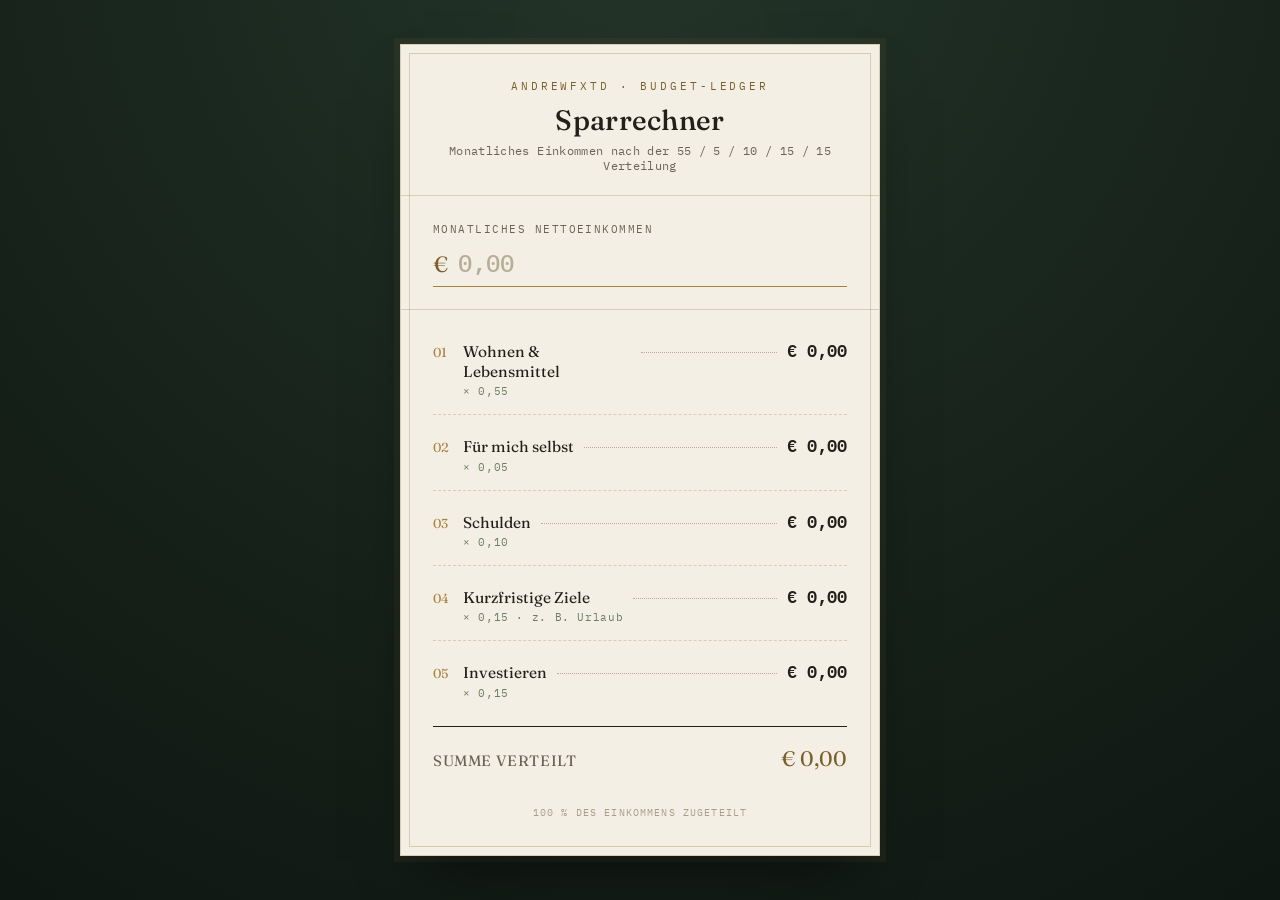
==== index.html @ 273e12eb "Add files via upload" ====
<!DOCTYPE html>
<html lang="de">
<head>
<meta charset="UTF-8">
<meta name="viewport" content="width=device-width, initial-scale=1.0">
<title>AndrewFXTD — Sparrechner</title>
<link rel="manifest" href="manifest.json">
<meta name="theme-color" content="#17231b">
<link rel="icon" href="icon-192.png">
<link rel="apple-touch-icon" href="apple-touch-icon.png">
<meta name="apple-mobile-web-app-capable" content="yes">
<meta name="apple-mobile-web-app-status-bar-style" content="black-translucent">
<meta name="apple-mobile-web-app-title" content="Sparrechner">
<link rel="preconnect" href="https://fonts.googleapis.com">
<link href="https://fonts.googleapis.com/css2?family=Fraunces:opsz,wght@9..144,400;9..144,500;9..144,600&family=IBM+Plex+Mono:wght@400;500;600&display=swap" rel="stylesheet">
<style>
  :root{
    --bg: #17231b;
    --bg-vignette: #0f1712;
    --card: #f4efe4;
    --card-line: #d8cdb4;
    --ink: #232019;
    --ink-soft: #6b6355;
    --brass: #a9813f;
    --brass-deep: #7c5e2c;
    --sage: #6e7d5f;
    --danger: #8a3b2b;
  }
  *{ box-sizing: border-box; }
  html,body{ height:100%; }
  body{
    margin:0;
    min-height:100vh;
    background:
      radial-gradient(circle at 50% -10%, #24352a 0%, var(--bg) 55%, var(--bg-vignette) 100%);
    font-family: 'IBM Plex Mono', monospace;
    color: var(--ink);
    display:flex;
    align-items:center;
    justify-content:center;
    padding: 32px 16px;
  }

  .ledger{
    width:100%;
    max-width: 480px;
    background: var(--card);
    border: 1px solid var(--card-line);
    box-shadow: 0 30px 60px -25px rgba(0,0,0,0.6), 0 0 0 6px rgba(169,129,63,0.08);
    position: relative;
  }
  .ledger::before{
    content:"";
    position:absolute;
    inset: 8px;
    border: 1px solid rgba(169,129,63,0.35);
    pointer-events:none;
  }

  .head{
    padding: 34px 32px 22px;
    text-align:center;
    border-bottom: 1px solid var(--card-line);
  }
  .eyebrow{
    font-size: 10.5px;
    letter-spacing: 0.28em;
    text-transform: uppercase;
    color: var(--brass-deep);
    margin: 0 0 10px;
  }
  h1{
    font-family: 'Fraunces', serif;
    font-optical-sizing: auto;
    font-weight: 500;
    font-size: 28px;
    letter-spacing: 0.01em;
    margin: 0 0 6px;
    color: var(--ink);
  }
  .sub{
    font-size: 11.5px;
    color: var(--ink-soft);
    margin:0;
    letter-spacing: 0.03em;
  }

  .income-block{
    padding: 26px 32px 22px;
    border-bottom: 1px solid var(--card-line);
  }
  .income-block label{
    display:block;
    font-size: 10.5px;
    letter-spacing: 0.14em;
    text-transform: uppercase;
    color: var(--ink-soft);
    margin-bottom: 10px;
  }
  .income-input-row{
    display:flex;
    align-items:baseline;
    border-bottom: 1.5px solid var(--brass);
    padding-bottom: 6px;
  }
  .income-input-row span{
    font-family:'Fraunces', serif;
    font-size: 22px;
    color: var(--brass-deep);
    margin-right: 8px;
  }
  #income{
    flex:1;
    border:none;
    background:transparent;
    outline:none;
    font-family:'IBM Plex Mono', monospace;
    font-size: 24px;
    font-weight: 500;
    color: var(--ink);
    -moz-appearance: textfield;
  }
  #income::-webkit-outer-spin-button,
  #income::-webkit-inner-spin-button{ -webkit-appearance:none; margin:0; }
  #income::placeholder{ color: #b7ae98; }

  .rows{
    padding: 10px 32px 4px;
  }
  .row{
    display:flex;
    align-items: baseline;
    gap: 10px;
    padding: 16px 0;
    border-bottom: 1px dashed var(--card-line);
  }
  .row:last-child{ border-bottom:none; }

  .row-num{
    font-family:'Fraunces', serif;
    font-size: 13px;
    color: var(--brass);
    width: 20px;
    flex-shrink:0;
  }
  .row-label{
    flex-shrink:0;
    max-width: 168px;
  }
  .row-label .name{
    display:block;
    font-family:'Fraunces', serif;
    font-size: 15.5px;
    color: var(--ink);
    line-height:1.25;
  }
  .row-label .pct{
    display:block;
    font-size: 10.5px;
    color: var(--sage);
    letter-spacing: 0.06em;
    margin-top: 3px;
  }
  .leader{
    flex:1;
    border-bottom: 1px dotted #b7ae98;
    transform: translateY(-4px);
    min-width: 12px;
  }
  .row-amount{
    flex-shrink:0;
    font-size: 16.5px;
    font-weight: 600;
    color: var(--ink);
    white-space:nowrap;
    text-align:right;
  }

  .total{
    margin: 6px 32px 0;
    padding: 18px 0 26px;
    border-top: 1.5px solid var(--ink);
    display:flex;
    justify-content: space-between;
    align-items: baseline;
  }
  .total .name{
    font-family:'Fraunces', serif;
    font-size: 15px;
    letter-spacing: 0.04em;
    text-transform: uppercase;
    color: var(--ink-soft);
  }
  .total .amount{
    font-family:'Fraunces', serif;
    font-size: 21px;
    color: var(--brass-deep);
  }

  .foot{
    text-align:center;
    padding: 0 24px 26px;
    font-size: 9.5px;
    letter-spacing: 0.12em;
    text-transform: uppercase;
    color: #a79f8c;
  }

  @media (max-width: 400px){
    .row-label{ max-width: 128px; }
    h1{ font-size: 24px; }
  }
</style>
</head>
<body>

<div class="ledger">
  <div class="head">
    <p class="eyebrow">AndrewFXTD · Budget-Ledger</p>
    <h1>Sparrechner</h1>
    <p class="sub">Monatliches Einkommen nach der 55 / 5 / 10 / 15 / 15 Verteilung</p>
  </div>

  <div class="income-block">
    <label for="income">Monatliches Nettoeinkommen</label>
    <div class="income-input-row">
      <span>€</span>
      <input type="number" id="income" placeholder="0,00" min="0" step="0.01" inputmode="decimal">
    </div>
  </div>

  <div class="rows">
    <div class="row">
      <span class="row-num">01</span>
      <span class="row-label">
        <span class="name">Wohnen &amp; Lebensmittel</span>
        <span class="pct">× 0,55</span>
      </span>
      <span class="leader"></span>
      <span class="row-amount" data-factor="0.55">€ 0,00</span>
    </div>
    <div class="row">
      <span class="row-num">02</span>
      <span class="row-label">
        <span class="name">Für mich selbst</span>
        <span class="pct">× 0,05</span>
      </span>
      <span class="leader"></span>
      <span class="row-amount" data-factor="0.05">€ 0,00</span>
    </div>
    <div class="row">
      <span class="row-num">03</span>
      <span class="row-label">
        <span class="name">Schulden</span>
        <span class="pct">× 0,10</span>
      </span>
      <span class="leader"></span>
      <span class="row-amount" data-factor="0.10">€ 0,00</span>
    </div>
    <div class="row">
      <span class="row-num">04</span>
      <span class="row-label">
        <span class="name">Kurzfristige Ziele</span>
        <span class="pct">× 0,15 · z. B. Urlaub</span>
      </span>
      <span class="leader"></span>
      <span class="row-amount" data-factor="0.15">€ 0,00</span>
    </div>
    <div class="row">
      <span class="row-num">05</span>
      <span class="row-label">
        <span class="name">Investieren</span>
        <span class="pct">× 0,15</span>
      </span>
      <span class="leader"></span>
      <span class="row-amount" data-factor="0.15">€ 0,00</span>
    </div>
  </div>

  <div class="total">
    <span class="name">Summe verteilt</span>
    <span class="amount" id="total-amount">€ 0,00</span>
  </div>

  <p class="foot">100 % des Einkommens zugeteilt</p>
</div>

<script>
  const incomeInput = document.getElementById('income');
  const rowAmounts = document.querySelectorAll('.row-amount');
  const totalAmount = document.getElementById('total-amount');

  function formatEUR(value){
    return '€ ' + value.toLocaleString('de-DE', { minimumFractionDigits: 2, maximumFractionDigits: 2 });
  }

  function recalc(){
    const income = parseFloat(incomeInput.value.replace(',', '.')) || 0;
    let sum = 0;
    rowAmounts.forEach(el => {
      const factor = parseFloat(el.dataset.factor);
      const value = income * factor;
      sum += value;
      el.textContent = formatEUR(value);
    });
    totalAmount.textContent = formatEUR(sum);
  }

  incomeInput.addEventListener('input', recalc);
  recalc();

  if ('serviceWorker' in navigator) {
    window.addEventListener('load', () => {
      navigator.serviceWorker.register('sw.js').catch(() => {});
    });
  }
</script>

</body>
</html>
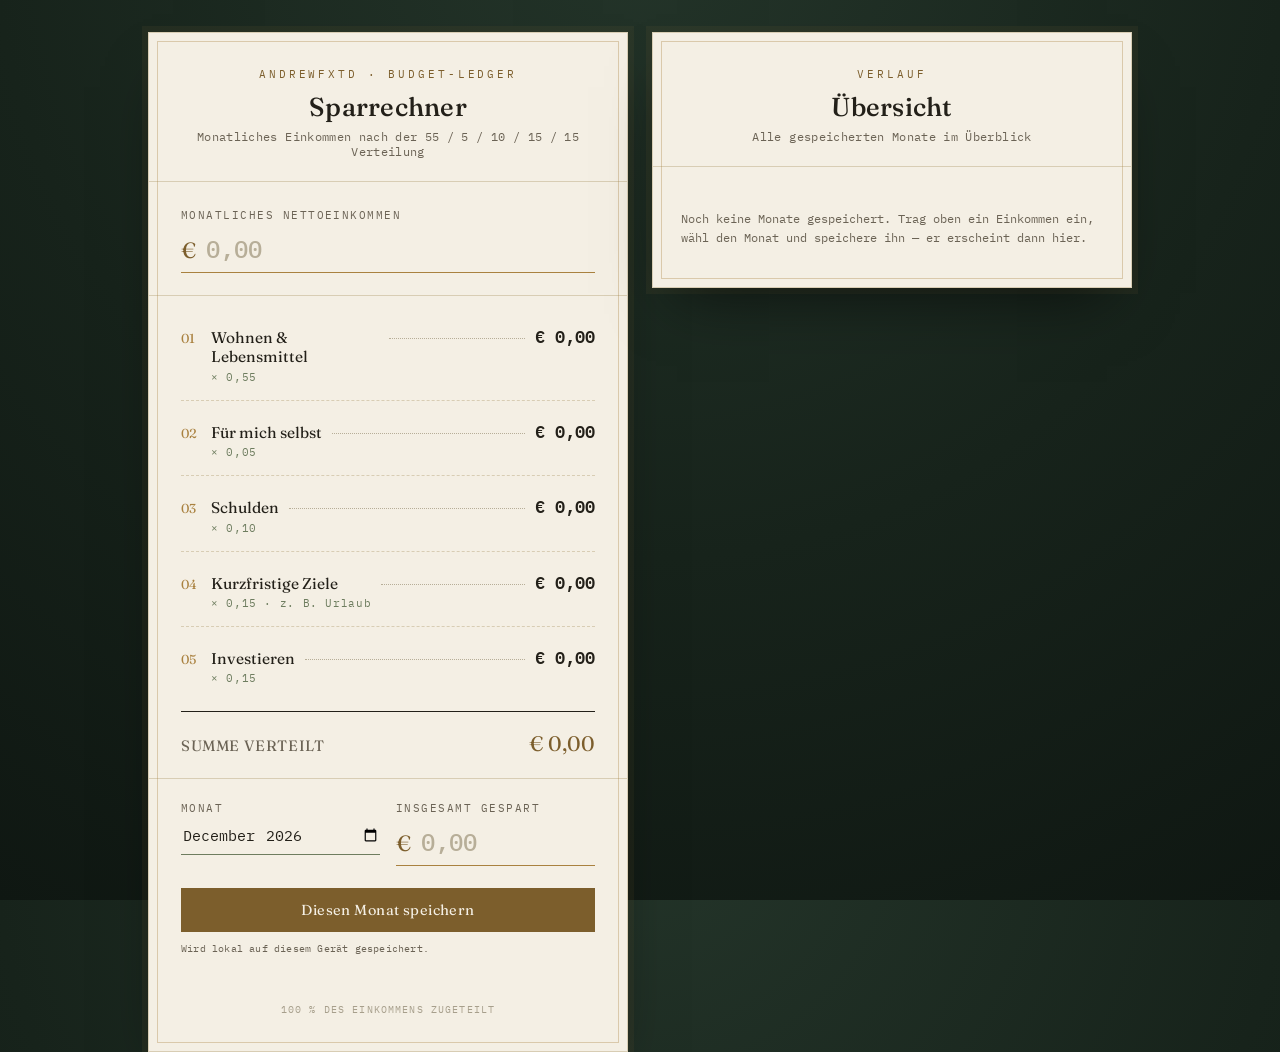
==== commit 0df03f42: "Add files via upload" ====
--- a/index.html
+++ b/index.html
@@ -35,27 +35,35 @@
       radial-gradient(circle at 50% -10%, #24352a 0%, var(--bg) 55%, var(--bg-vignette) 100%);
     font-family: 'IBM Plex Mono', monospace;
     color: var(--ink);
+    padding: 32px 16px 56px;
+  }
+
+  .app-wrap{
+    max-width: 1000px;
+    margin: 0 auto;
     display:flex;
-    align-items:center;
+    flex-wrap: wrap;
+    gap: 24px;
+    align-items:flex-start;
     justify-content:center;
-    padding: 32px 16px;
-  }
-
-  .ledger{
-    width:100%;
-    max-width: 480px;
+  }
+
+  .card{
     background: var(--card);
     border: 1px solid var(--card-line);
     box-shadow: 0 30px 60px -25px rgba(0,0,0,0.6), 0 0 0 6px rgba(169,129,63,0.08);
     position: relative;
   }
-  .ledger::before{
+  .card::before{
     content:"";
     position:absolute;
     inset: 8px;
     border: 1px solid rgba(169,129,63,0.35);
     pointer-events:none;
   }
+
+  .ledger{ width:100%; max-width: 480px; flex-shrink:0; }
+  .overview{ width:100%; max-width: 480px; flex: 1 1 420px; }
 
   .head{
     padding: 34px 32px 22px;
@@ -73,11 +81,18 @@
     font-family: 'Fraunces', serif;
     font-optical-sizing: auto;
     font-weight: 500;
-    font-size: 28px;
+    font-size: 26px;
     letter-spacing: 0.01em;
     margin: 0 0 6px;
     color: var(--ink);
   }
+  h2{
+    font-family: 'Fraunces', serif;
+    font-weight: 500;
+    font-size: 15px;
+    color: var(--ink);
+    margin: 0;
+  }
   .sub{
     font-size: 11.5px;
     color: var(--ink-soft);
@@ -89,7 +104,7 @@
     padding: 26px 32px 22px;
     border-bottom: 1px solid var(--card-line);
   }
-  .income-block label{
+  .income-block label, .field label{
     display:block;
     font-size: 10.5px;
     letter-spacing: 0.14em;
@@ -109,7 +124,7 @@
     color: var(--brass-deep);
     margin-right: 8px;
   }
-  #income{
+  #income, #actual-saved, #wd-amount{
     flex:1;
     border:none;
     background:transparent;
@@ -119,10 +134,13 @@
     font-weight: 500;
     color: var(--ink);
     -moz-appearance: textfield;
-  }
-  #income::-webkit-outer-spin-button,
-  #income::-webkit-inner-spin-button{ -webkit-appearance:none; margin:0; }
-  #income::placeholder{ color: #b7ae98; }
+    width: 100%;
+  }
+  #wd-amount{ font-size: 20px; }
+  #income::-webkit-outer-spin-button, #income::-webkit-inner-spin-button,
+  #actual-saved::-webkit-outer-spin-button, #actual-saved::-webkit-inner-spin-button,
+  #wd-amount::-webkit-outer-spin-button, #wd-amount::-webkit-inner-spin-button{ -webkit-appearance:none; margin:0; }
+  #income::placeholder, #actual-saved::placeholder, #wd-amount::placeholder{ color: #b7ae98; }
 
   .rows{
     padding: 10px 32px 4px;
@@ -178,7 +196,7 @@
 
   .total{
     margin: 6px 32px 0;
-    padding: 18px 0 26px;
+    padding: 18px 0 22px;
     border-top: 1.5px solid var(--ink);
     display:flex;
     justify-content: space-between;
@@ -195,6 +213,49 @@
     font-family:'Fraunces', serif;
     font-size: 21px;
     color: var(--brass-deep);
+  }
+
+  .save-block{
+    padding: 22px 32px 28px;
+    border-top: 1px solid var(--card-line);
+    display:grid;
+    grid-template-columns: 1fr 1fr;
+    gap: 18px 16px;
+  }
+  .field{ min-width:0; }
+  .field.small select, .field.small .income-input-row{ border-bottom: 1.5px solid var(--sage); padding-bottom: 5px; }
+  #month, #wd-month{
+    width:100%;
+    border:none;
+    border-bottom: 1.5px solid var(--sage);
+    background:transparent;
+    outline:none;
+    font-family:'IBM Plex Mono', monospace;
+    font-size: 15px;
+    color: var(--ink);
+    padding-bottom: 8px;
+  }
+  .save-btn{
+    grid-column: 1 / -1;
+    margin-top: 4px;
+    background: var(--brass-deep);
+    color: var(--card);
+    border: none;
+    padding: 13px 18px;
+    font-family: 'Fraunces', serif;
+    font-size: 14.5px;
+    letter-spacing: 0.03em;
+    cursor: pointer;
+    transition: background 0.15s ease;
+  }
+  .save-btn:hover{ background: var(--brass); }
+  .save-btn:active{ transform: translateY(1px); }
+  .save-hint{
+    grid-column: 1 / -1;
+    font-size: 10px;
+    color: var(--ink-soft);
+    letter-spacing: 0.02em;
+    margin-top: -8px;
   }
 
   .foot{
@@ -206,96 +267,332 @@
     color: #a79f8c;
   }
 
+  /* Overview card */
+  .ov-body{ padding: 26px 28px 10px; }
+  .ov-empty{
+    font-size: 12px;
+    color: var(--ink-soft);
+    line-height: 1.6;
+    padding: 4px 0 18px;
+  }
+  .ov-table{
+    width:100%;
+    border-collapse: collapse;
+    font-size: 12px;
+  }
+  .ov-table th{
+    text-align:left;
+    font-size: 9.5px;
+    letter-spacing: 0.1em;
+    text-transform: uppercase;
+    color: var(--ink-soft);
+    font-weight:500;
+    padding: 0 6px 10px 0;
+    border-bottom: 1.5px solid var(--ink);
+  }
+  .ov-table th:not(:first-child), .ov-table td:not(:first-child){ text-align:right; }
+  .ov-table td{
+    padding: 11px 6px 11px 0;
+    border-bottom: 1px dashed var(--card-line);
+    vertical-align: middle;
+  }
+  .ov-table tr.m-row{ cursor:pointer; }
+  .ov-table tr.m-row:hover td{ background: rgba(169,129,63,0.08); }
+  .ov-table .month-cell{
+    font-family:'Fraunces', serif;
+    font-size: 13.5px;
+    color: var(--ink);
+  }
+  .ov-table .wd-cell{ color: var(--sage); }
+  .del-btn{
+    background:none; border:none; cursor:pointer;
+    color: var(--ink-soft); font-size: 13px;
+    padding: 0 0 0 8px; line-height:1;
+  }
+  .del-btn:hover{ color: var(--danger); }
+
+  .withdraw-block{
+    padding: 4px 28px 24px;
+    border-top: 1px solid var(--card-line);
+    margin-top: 8px;
+  }
+  .withdraw-block .wd-row{
+    display:grid;
+    grid-template-columns: 1fr 1fr;
+    gap: 16px;
+    padding-top: 18px;
+  }
+  .wd-btn-row{ padding-top: 14px; }
+  .wd-list{ margin-top: 14px; }
+  .wd-item{
+    display:flex;
+    justify-content:space-between;
+    align-items:center;
+    font-size: 11.5px;
+    padding: 8px 0;
+    border-bottom: 1px dashed var(--card-line);
+    color: var(--ink-soft);
+  }
+  .wd-item .wd-amt{ color: var(--sage); font-weight:600; }
+  .pot-hint{
+    font-size: 10.5px;
+    color: var(--ink-soft);
+    letter-spacing: 0.02em;
+    padding-top: 12px;
+  }
+
+  .ov-summary{
+    padding: 18px 28px 26px;
+    border-top: 1.5px solid var(--ink);
+    display:grid;
+    grid-template-columns: 1fr 1fr;
+    row-gap: 14px;
+  }
+  .ov-summary .stat-label{
+    display:block;
+    font-size: 9.5px;
+    letter-spacing: 0.1em;
+    text-transform: uppercase;
+    color: var(--ink-soft);
+    margin-bottom: 4px;
+  }
+  .ov-summary .stat-value{
+    font-family:'Fraunces', serif;
+    font-size: 18px;
+    color: var(--brass-deep);
+  }
+
   @media (max-width: 400px){
     .row-label{ max-width: 128px; }
-    h1{ font-size: 24px; }
+    h1{ font-size: 22px; }
+    .save-block, .withdraw-block .wd-row{ grid-template-columns: 1fr; }
   }
 </style>
 </head>
 <body>
 
-<div class="ledger">
-  <div class="head">
-    <p class="eyebrow">AndrewFXTD · Budget-Ledger</p>
-    <h1>Sparrechner</h1>
-    <p class="sub">Monatliches Einkommen nach der 55 / 5 / 10 / 15 / 15 Verteilung</p>
+<div class="app-wrap">
+
+  <div class="card ledger">
+    <div class="head">
+      <p class="eyebrow">AndrewFXTD · Budget-Ledger</p>
+      <h1>Sparrechner</h1>
+      <p class="sub">Monatliches Einkommen nach der 55 / 5 / 10 / 15 / 15 Verteilung</p>
+    </div>
+
+    <div class="income-block">
+      <label for="income">Monatliches Nettoeinkommen</label>
+      <div class="income-input-row">
+        <span>€</span>
+        <input type="number" id="income" placeholder="0,00" min="0" step="0.01" inputmode="decimal">
+      </div>
+    </div>
+
+    <div class="rows">
+      <div class="row">
+        <span class="row-num">01</span>
+        <span class="row-label">
+          <span class="name">Wohnen &amp; Lebensmittel</span>
+          <span class="pct">× 0,55</span>
+        </span>
+        <span class="leader"></span>
+        <span class="row-amount" data-factor="0.55">€ 0,00</span>
+      </div>
+      <div class="row">
+        <span class="row-num">02</span>
+        <span class="row-label">
+          <span class="name">Für mich selbst</span>
+          <span class="pct">× 0,05</span>
+        </span>
+        <span class="leader"></span>
+        <span class="row-amount" data-factor="0.05">€ 0,00</span>
+      </div>
+      <div class="row">
+        <span class="row-num">03</span>
+        <span class="row-label">
+          <span class="name">Schulden</span>
+          <span class="pct">× 0,10</span>
+        </span>
+        <span class="leader"></span>
+        <span class="row-amount" data-factor="0.10">€ 0,00</span>
+      </div>
+      <div class="row">
+        <span class="row-num">04</span>
+        <span class="row-label">
+          <span class="name">Kurzfristige Ziele</span>
+          <span class="pct">× 0,15 · z. B. Urlaub</span>
+        </span>
+        <span class="leader"></span>
+        <span class="row-amount" data-factor="0.15">€ 0,00</span>
+      </div>
+      <div class="row">
+        <span class="row-num">05</span>
+        <span class="row-label">
+          <span class="name">Investieren</span>
+          <span class="pct">× 0,15</span>
+        </span>
+        <span class="leader"></span>
+        <span class="row-amount" data-factor="0.15">€ 0,00</span>
+      </div>
+    </div>
+
+    <div class="total">
+      <span class="name">Summe verteilt</span>
+      <span class="amount" id="total-amount">€ 0,00</span>
+    </div>
+
+    <div class="save-block">
+      <div class="field">
+        <label for="month">Monat</label>
+        <input type="month" id="month">
+      </div>
+      <div class="field">
+        <label for="actual-saved">Insgesamt gespart</label>
+        <div class="income-input-row">
+          <span>€</span>
+          <input type="number" id="actual-saved" placeholder="0,00" min="0" step="0.01" inputmode="decimal">
+        </div>
+      </div>
+      <button class="save-btn" id="save-month">Diesen Monat speichern</button>
+      <p class="save-hint" id="save-hint">Wird lokal auf diesem Gerät gespeichert.</p>
+    </div>
+
+    <p class="foot">100 % des Einkommens zugeteilt</p>
   </div>
 
-  <div class="income-block">
-    <label for="income">Monatliches Nettoeinkommen</label>
-    <div class="income-input-row">
-      <span>€</span>
-      <input type="number" id="income" placeholder="0,00" min="0" step="0.01" inputmode="decimal">
+  <div class="card overview">
+    <div class="head">
+      <p class="eyebrow">Verlauf</p>
+      <h1>Übersicht</h1>
+      <p class="sub">Alle gespeicherten Monate im Überblick</p>
+    </div>
+    <div class="ov-body">
+      <p class="ov-empty" id="ov-empty">Noch keine Monate gespeichert. Trag oben ein Einkommen ein, wähl den Monat und speichere ihn — er erscheint dann hier.</p>
+      <table class="ov-table" id="ov-table" style="display:none">
+        <thead>
+          <tr>
+            <th>Monat</th>
+            <th>Einkommen</th>
+            <th>Gespart</th>
+            <th>Entnommen</th>
+            <th></th>
+          </tr>
+        </thead>
+        <tbody id="ov-tbody"></tbody>
+      </table>
+    </div>
+
+    <div class="withdraw-block" id="withdraw-block" style="display:none">
+      <h2>Vom Ersparten entnehmen</h2>
+      <div class="wd-row">
+        <div class="field small">
+          <label for="wd-amount">Betrag</label>
+          <div class="income-input-row">
+            <span>€</span>
+            <input type="number" id="wd-amount" placeholder="0,00" min="0" step="0.01" inputmode="decimal">
+          </div>
+        </div>
+        <div class="field small">
+          <label for="wd-month">Monat gutschreiben</label>
+          <input type="month" id="wd-month">
+        </div>
+      </div>
+      <div class="wd-btn-row">
+        <button class="save-btn" id="wd-btn" type="button">Entnehmen &amp; gutschreiben</button>
+      </div>
+      <p class="pot-hint" id="pot-hint">Verfügbar im Spartopf: € 0,00</p>
+      <div class="wd-list" id="wd-list"></div>
+    </div>
+
+    <div class="ov-summary" id="ov-summary" style="display:none">
+      <div>
+        <span class="stat-label">Einkommen gesamt</span>
+        <span class="stat-value" id="sum-income">€ 0,00</span>
+      </div>
+      <div>
+        <span class="stat-label">Gespart gesamt</span>
+        <span class="stat-value" id="sum-saved">€ 0,00</span>
+      </div>
+      <div>
+        <span class="stat-label">Spartopf verfügbar</span>
+        <span class="stat-value" id="sum-pot">€ 0,00</span>
+      </div>
     </div>
   </div>
 
-  <div class="rows">
-    <div class="row">
-      <span class="row-num">01</span>
-      <span class="row-label">
-        <span class="name">Wohnen &amp; Lebensmittel</span>
-        <span class="pct">× 0,55</span>
-      </span>
-      <span class="leader"></span>
-      <span class="row-amount" data-factor="0.55">€ 0,00</span>
-    </div>
-    <div class="row">
-      <span class="row-num">02</span>
-      <span class="row-label">
-        <span class="name">Für mich selbst</span>
-        <span class="pct">× 0,05</span>
-      </span>
-      <span class="leader"></span>
-      <span class="row-amount" data-factor="0.05">€ 0,00</span>
-    </div>
-    <div class="row">
-      <span class="row-num">03</span>
-      <span class="row-label">
-        <span class="name">Schulden</span>
-        <span class="pct">× 0,10</span>
-      </span>
-      <span class="leader"></span>
-      <span class="row-amount" data-factor="0.10">€ 0,00</span>
-    </div>
-    <div class="row">
-      <span class="row-num">04</span>
-      <span class="row-label">
-        <span class="name">Kurzfristige Ziele</span>
-        <span class="pct">× 0,15 · z. B. Urlaub</span>
-      </span>
-      <span class="leader"></span>
-      <span class="row-amount" data-factor="0.15">€ 0,00</span>
-    </div>
-    <div class="row">
-      <span class="row-num">05</span>
-      <span class="row-label">
-        <span class="name">Investieren</span>
-        <span class="pct">× 0,15</span>
-      </span>
-      <span class="leader"></span>
-      <span class="row-amount" data-factor="0.15">€ 0,00</span>
-    </div>
-  </div>
-
-  <div class="total">
-    <span class="name">Summe verteilt</span>
-    <span class="amount" id="total-amount">€ 0,00</span>
-  </div>
-
-  <p class="foot">100 % des Einkommens zugeteilt</p>
 </div>
 
 <script>
+  const STORAGE_KEY = 'sparrechner_months_v1';
+  const WD_KEY = 'sparrechner_withdrawals_v1';
+  const DRAFT_KEY = 'sparrechner_draft_v1';
+
   const incomeInput = document.getElementById('income');
+  const monthInput = document.getElementById('month');
+  const actualSavedInput = document.getElementById('actual-saved');
   const rowAmounts = document.querySelectorAll('.row-amount');
   const totalAmount = document.getElementById('total-amount');
+  const saveBtn = document.getElementById('save-month');
+  const saveHint = document.getElementById('save-hint');
+
+  const ovEmpty = document.getElementById('ov-empty');
+  const ovTable = document.getElementById('ov-table');
+  const ovTbody = document.getElementById('ov-tbody');
+  const ovSummary = document.getElementById('ov-summary');
+  const withdrawBlock = document.getElementById('withdraw-block');
+  const wdAmountInput = document.getElementById('wd-amount');
+  const wdMonthInput = document.getElementById('wd-month');
+  const wdBtn = document.getElementById('wd-btn');
+  const potHint = document.getElementById('pot-hint');
+  const wdList = document.getElementById('wd-list');
 
   function formatEUR(value){
     return '€ ' + value.toLocaleString('de-DE', { minimumFractionDigits: 2, maximumFractionDigits: 2 });
   }
 
+  function currentMonthStr(){
+    const d = new Date();
+    return d.getFullYear() + '-' + String(d.getMonth()+1).padStart(2,'0');
+  }
+
+  function monthLabel(m){
+    const [y, mo] = m.split('-');
+    const names = ['Jan','Feb','Mär','Apr','Mai','Jun','Jul','Aug','Sep','Okt','Nov','Dez'];
+    return names[parseInt(mo,10)-1] + ' ' + y;
+  }
+
+  function loadMonths(){
+    try{ const raw = localStorage.getItem(STORAGE_KEY); return raw ? JSON.parse(raw) : []; }
+    catch(e){ return []; }
+  }
+  function saveMonths(list){ localStorage.setItem(STORAGE_KEY, JSON.stringify(list)); }
+
+  function loadWithdrawals(){
+    try{ const raw = localStorage.getItem(WD_KEY); return raw ? JSON.parse(raw) : []; }
+    catch(e){ return []; }
+  }
+  function saveWithdrawals(list){ localStorage.setItem(WD_KEY, JSON.stringify(list)); }
+
+  function saveDraft(){
+    localStorage.setItem(DRAFT_KEY, JSON.stringify({
+      income: incomeInput.value,
+      actualSaved: actualSavedInput.value,
+      month: monthInput.value
+    }));
+  }
+  function loadDraft(){
+    try{
+      const raw = localStorage.getItem(DRAFT_KEY);
+      if(!raw) return;
+      const d = JSON.parse(raw);
+      if(d.income) incomeInput.value = d.income;
+      if(d.actualSaved) actualSavedInput.value = d.actualSaved;
+      if(d.month) monthInput.value = d.month;
+    }catch(e){}
+  }
+
   function recalc(){
-    const income = parseFloat(incomeInput.value.replace(',', '.')) || 0;
+    const income = parseFloat(String(incomeInput.value).replace(',', '.')) || 0;
     let sum = 0;
     rowAmounts.forEach(el => {
       const factor = parseFloat(el.dataset.factor);
@@ -304,10 +601,169 @@
       el.textContent = formatEUR(value);
     });
     totalAmount.textContent = formatEUR(sum);
+    saveDraft();
+  }
+
+  function totalSavedPot(){
+    const months = loadMonths();
+    const withdrawals = loadWithdrawals();
+    const totalSaved = months.reduce((s, m) => s + m.actualSaved, 0);
+    const totalWithdrawn = withdrawals.reduce((s, w) => s + w.amount, 0);
+    return totalSaved - totalWithdrawn;
+  }
+
+  function renderOverview(){
+    const months = loadMonths();
+    const withdrawals = loadWithdrawals();
+
+    // withdrawals credited per month
+    const creditedByMonth = {};
+    withdrawals.forEach(w => { creditedByMonth[w.month] = (creditedByMonth[w.month] || 0) + w.amount; });
+
+    // merge: every month that has an income entry OR a withdrawal credited to it
+    const monthsByKey = {};
+    months.forEach(m => { monthsByKey[m.month] = { month: m.month, income: m.income, actualSaved: m.actualSaved, hasEntry: true }; });
+    Object.keys(creditedByMonth).forEach(m => {
+      if(!monthsByKey[m]) monthsByKey[m] = { month: m, income: 0, actualSaved: 0, hasEntry: false };
+    });
+    const merged = Object.values(monthsByKey).sort((a,b) => b.month.localeCompare(a.month));
+
+    if(merged.length === 0){
+      ovEmpty.style.display = 'block';
+      ovTable.style.display = 'none';
+      ovSummary.style.display = 'none';
+      withdrawBlock.style.display = 'none';
+      return;
+    }
+
+    ovEmpty.style.display = 'none';
+    ovTable.style.display = 'table';
+    ovSummary.style.display = 'grid';
+    withdrawBlock.style.display = 'block';
+
+    ovTbody.innerHTML = '';
+    let totalIncome = 0, totalSaved = 0;
+
+    merged.forEach(entry => {
+      const credited = creditedByMonth[entry.month] || 0;
+      totalIncome += entry.income;
+      totalSaved += entry.actualSaved;
+
+      const tr = document.createElement('tr');
+      tr.className = 'm-row';
+      tr.innerHTML =
+        '<td class="month-cell">' + monthLabel(entry.month) + '</td>' +
+        '<td>' + (entry.hasEntry ? formatEUR(entry.income) : '–') + '</td>' +
+        '<td>' + (entry.hasEntry ? formatEUR(entry.actualSaved) : '–') + '</td>' +
+        '<td class="wd-cell">' + (credited > 0 ? '+' + formatEUR(credited) : '–') + '</td>' +
+        '<td><button class="del-btn" title="Löschen">✕</button></td>';
+
+      tr.querySelector('.month-cell').addEventListener('click', () => {
+        if(entry.hasEntry){
+          incomeInput.value = entry.income;
+          actualSavedInput.value = entry.actualSaved;
+        }
+        monthInput.value = entry.month;
+        recalc();
+        window.scrollTo({ top: 0, behavior: 'smooth' });
+      });
+      tr.querySelector('.del-btn').addEventListener('click', (ev) => {
+        ev.stopPropagation();
+        const remaining = loadMonths().filter(m => m.month !== entry.month);
+        saveMonths(remaining);
+        const remainingWd = loadWithdrawals().filter(w => w.month !== entry.month);
+        saveWithdrawals(remainingWd);
+        renderOverview();
+      });
+
+      ovTbody.appendChild(tr);
+    });
+
+    document.getElementById('sum-income').textContent = formatEUR(totalIncome);
+    document.getElementById('sum-saved').textContent = formatEUR(totalSaved);
+    document.getElementById('sum-pot').textContent = formatEUR(totalSavedPot());
+
+    if(!wdMonthInput.value) wdMonthInput.value = currentMonthStr();
+
+    potHint.textContent = 'Verfügbar im Spartopf: ' + formatEUR(totalSavedPot());
+
+    // withdrawal list
+    wdList.innerHTML = '';
+    withdrawals.slice().reverse().forEach(w => {
+      const row = document.createElement('div');
+      row.className = 'wd-item';
+      row.innerHTML =
+        '<span>' + monthLabel(w.month) + ' gutgeschrieben</span>' +
+        '<span><span class="wd-amt">' + formatEUR(w.amount) + '</span>' +
+        '<button class="del-btn" title="Entnahme rückgängig">✕</button></span>';
+      row.querySelector('.del-btn').addEventListener('click', () => {
+        const remaining = loadWithdrawals().filter(x => x.id !== w.id);
+        saveWithdrawals(remaining);
+        renderOverview();
+      });
+      wdList.appendChild(row);
+    });
+  }
+
+  function saveCurrentMonth(){
+    const income = parseFloat(String(incomeInput.value).replace(',', '.')) || 0;
+    const actualSaved = parseFloat(String(actualSavedInput.value).replace(',', '.')) || 0;
+    const month = monthInput.value || currentMonthStr();
+
+    if(income <= 0){
+      saveHint.textContent = 'Bitte zuerst ein Einkommen eintragen.';
+      saveHint.style.color = 'var(--danger)';
+      return;
+    }
+
+    const months = loadMonths().filter(m => m.month !== month);
+    months.push({ month, income, actualSaved });
+    saveMonths(months);
+
+    saveHint.textContent = monthLabel(month) + ' gespeichert.';
+    saveHint.style.color = 'var(--sage)';
+    setTimeout(() => {
+      saveHint.textContent = 'Wird lokal auf diesem Gerät gespeichert.';
+      saveHint.style.color = 'var(--ink-soft)';
+    }, 2200);
+
+    renderOverview();
+  }
+
+  function withdrawFromPot(){
+    const amount = parseFloat(String(wdAmountInput.value).replace(',', '.')) || 0;
+    const month = wdMonthInput.value;
+
+    if(amount <= 0 || !month){
+      potHint.textContent = 'Bitte Betrag und Monat wählen.';
+      potHint.style.color = 'var(--danger)';
+      return;
+    }
+    if(amount > totalSavedPot() + 1e-9){
+      potHint.textContent = 'Nicht genug im Spartopf verfügbar.';
+      potHint.style.color = 'var(--danger)';
+      return;
+    }
+
+    const withdrawals = loadWithdrawals();
+    withdrawals.push({ id: Date.now().toString(36), month, amount });
+    saveWithdrawals(withdrawals);
+
+    wdAmountInput.value = '';
+    potHint.style.color = 'var(--ink-soft)';
+    renderOverview();
   }
 
   incomeInput.addEventListener('input', recalc);
+  actualSavedInput.addEventListener('input', saveDraft);
+  monthInput.addEventListener('change', saveDraft);
+  saveBtn.addEventListener('click', saveCurrentMonth);
+  wdBtn.addEventListener('click', withdrawFromPot);
+
+  if(!monthInput.value) monthInput.value = currentMonthStr();
+  loadDraft();
   recalc();
+  renderOverview();
 
   if ('serviceWorker' in navigator) {
     window.addEventListener('load', () => {
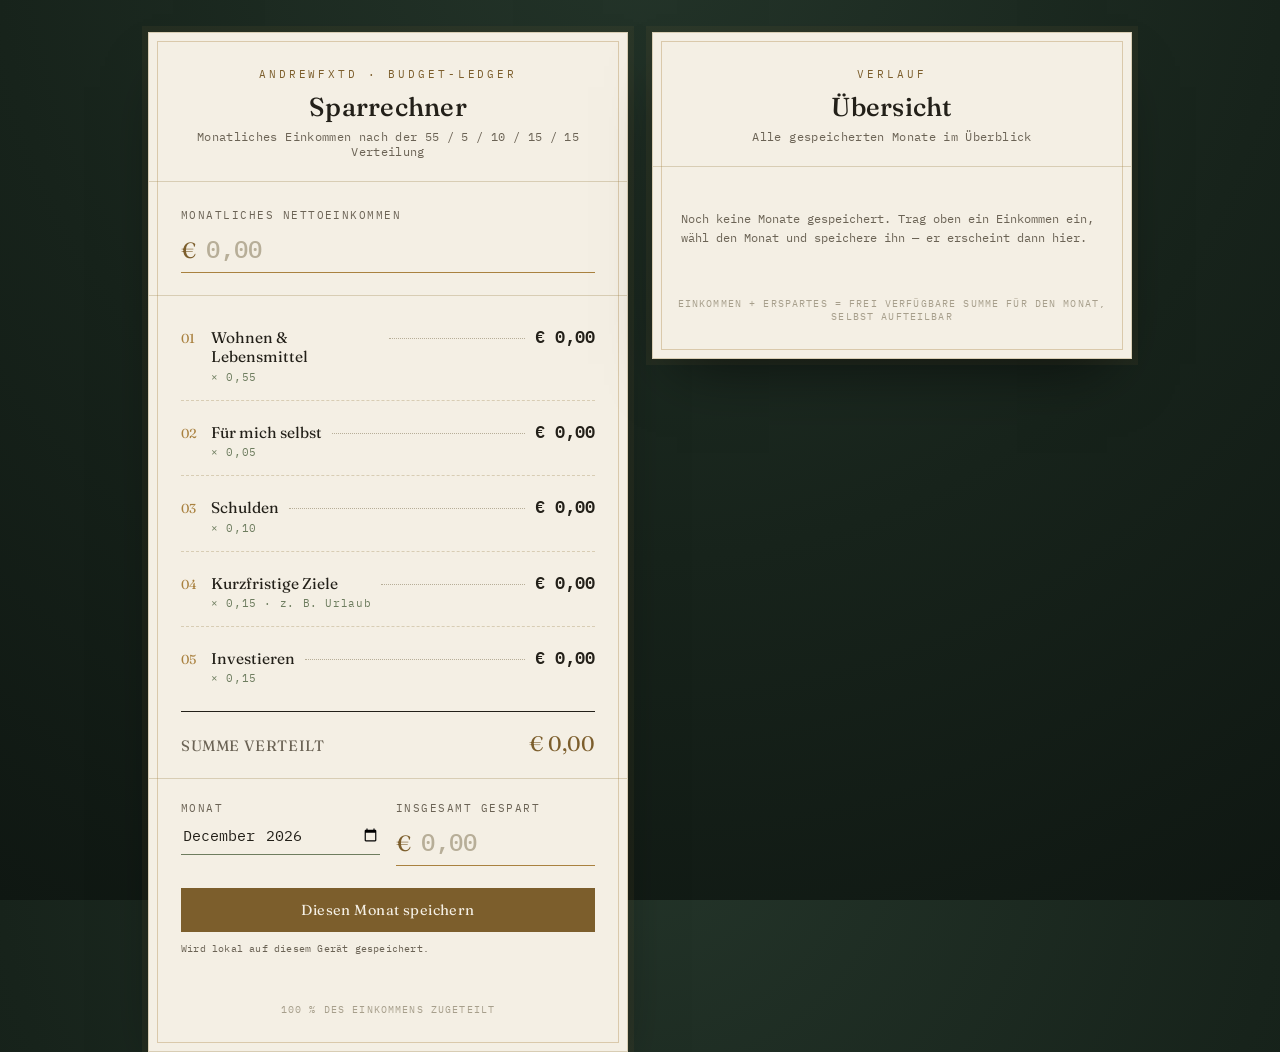
==== commit 694f2d93: "Add files via upload" ====
--- a/index.html
+++ b/index.html
@@ -179,6 +179,15 @@
     letter-spacing: 0.06em;
     margin-top: 3px;
   }
+  .row-label .wd-note{
+    display:none;
+    font-size: 10px;
+    color: var(--brass-deep);
+    letter-spacing: 0.02em;
+    margin-top: 4px;
+    font-style: italic;
+  }
+  .row-label .wd-note.active{ display:block; }
   .leader{
     flex:1;
     border-bottom: 1px dotted #b7ae98;
@@ -224,7 +233,7 @@
   }
   .field{ min-width:0; }
   .field.small select, .field.small .income-input-row{ border-bottom: 1.5px solid var(--sage); padding-bottom: 5px; }
-  #month, #wd-month{
+  #month, #wd-month, #wd-category{
     width:100%;
     border:none;
     border-bottom: 1.5px solid var(--sage);
@@ -304,6 +313,7 @@
     color: var(--ink);
   }
   .ov-table .wd-cell{ color: var(--sage); }
+  .ov-table .combined-cell{ color: var(--brass-deep); font-weight:600; }
   .del-btn{
     background:none; border:none; cursor:pointer;
     color: var(--ink-soft); font-size: 13px;
@@ -394,45 +404,50 @@
         <span class="row-label">
           <span class="name">Wohnen &amp; Lebensmittel</span>
           <span class="pct">× 0,55</span>
+          <span class="wd-note" data-key="wohnen"></span>
         </span>
         <span class="leader"></span>
-        <span class="row-amount" data-factor="0.55">€ 0,00</span>
+        <span class="row-amount" data-factor="0.55" data-key="wohnen">€ 0,00</span>
       </div>
       <div class="row">
         <span class="row-num">02</span>
         <span class="row-label">
           <span class="name">Für mich selbst</span>
           <span class="pct">× 0,05</span>
+          <span class="wd-note" data-key="selbst"></span>
         </span>
         <span class="leader"></span>
-        <span class="row-amount" data-factor="0.05">€ 0,00</span>
+        <span class="row-amount" data-factor="0.05" data-key="selbst">€ 0,00</span>
       </div>
       <div class="row">
         <span class="row-num">03</span>
         <span class="row-label">
           <span class="name">Schulden</span>
           <span class="pct">× 0,10</span>
+          <span class="wd-note" data-key="schulden"></span>
         </span>
         <span class="leader"></span>
-        <span class="row-amount" data-factor="0.10">€ 0,00</span>
+        <span class="row-amount" data-factor="0.10" data-key="schulden">€ 0,00</span>
       </div>
       <div class="row">
         <span class="row-num">04</span>
         <span class="row-label">
           <span class="name">Kurzfristige Ziele</span>
           <span class="pct">× 0,15 · z. B. Urlaub</span>
+          <span class="wd-note" data-key="ziele"></span>
         </span>
         <span class="leader"></span>
-        <span class="row-amount" data-factor="0.15">€ 0,00</span>
+        <span class="row-amount" data-factor="0.15" data-key="ziele">€ 0,00</span>
       </div>
       <div class="row">
         <span class="row-num">05</span>
         <span class="row-label">
           <span class="name">Investieren</span>
           <span class="pct">× 0,15</span>
+          <span class="wd-note" data-key="investieren"></span>
         </span>
         <span class="leader"></span>
-        <span class="row-amount" data-factor="0.15">€ 0,00</span>
+        <span class="row-amount" data-factor="0.15" data-key="investieren">€ 0,00</span>
       </div>
     </div>
 
@@ -475,6 +490,7 @@
             <th>Einkommen</th>
             <th>Gespart</th>
             <th>Entnommen</th>
+            <th>Einkommen + Erspartes</th>
             <th></th>
           </tr>
         </thead>
@@ -497,10 +513,21 @@
           <input type="month" id="wd-month">
         </div>
       </div>
+      <div class="field small" style="margin-top:16px">
+        <label for="wd-category">Kategorie</label>
+        <select id="wd-category">
+          <option value="wohnen">01 · Wohnen &amp; Lebensmittel</option>
+          <option value="selbst">02 · Für mich selbst</option>
+          <option value="schulden">03 · Schulden</option>
+          <option value="ziele">04 · Kurzfristige Ziele</option>
+          <option value="investieren">05 · Investieren</option>
+        </select>
+      </div>
       <div class="wd-btn-row">
         <button class="save-btn" id="wd-btn" type="button">Entnehmen &amp; gutschreiben</button>
       </div>
       <p class="pot-hint" id="pot-hint">Verfügbar im Spartopf: € 0,00</p>
+      <p class="pot-hint" id="wd-info" style="display:none"></p>
       <div class="wd-list" id="wd-list"></div>
     </div>
 
@@ -518,6 +545,7 @@
         <span class="stat-value" id="sum-pot">€ 0,00</span>
       </div>
     </div>
+    <p class="foot">Einkommen + Erspartes = frei verfügbare Summe für den Monat, selbst aufteilbar</p>
   </div>
 
 </div>
@@ -542,6 +570,8 @@
   const withdrawBlock = document.getElementById('withdraw-block');
   const wdAmountInput = document.getElementById('wd-amount');
   const wdMonthInput = document.getElementById('wd-month');
+  const wdCategorySelect = document.getElementById('wd-category');
+  const wdInfo = document.getElementById('wd-info');
   const wdBtn = document.getElementById('wd-btn');
   const potHint = document.getElementById('pot-hint');
   const wdList = document.getElementById('wd-list');
@@ -560,6 +590,15 @@
     const names = ['Jan','Feb','Mär','Apr','Mai','Jun','Jul','Aug','Sep','Okt','Nov','Dez'];
     return names[parseInt(mo,10)-1] + ' ' + y;
   }
+
+  const CATEGORY_LABELS = {
+    wohnen: 'Wohnen & Lebensmittel',
+    selbst: 'Für mich selbst',
+    schulden: 'Schulden',
+    ziele: 'Kurzfristige Ziele',
+    investieren: 'Investieren'
+  };
+  function categoryLabel(key){ return CATEGORY_LABELS[key] || key; }
 
   function loadMonths(){
     try{ const raw = localStorage.getItem(STORAGE_KEY); return raw ? JSON.parse(raw) : []; }
@@ -591,14 +630,39 @@
     }catch(e){}
   }
 
+  function creditsForMonthByCategory(month){
+    const credits = {};
+    if(!month) return credits;
+    loadWithdrawals().forEach(w => {
+      if(w.month === month){
+        credits[w.category] = (credits[w.category] || 0) + w.amount;
+      }
+    });
+    return credits;
+  }
+
   function recalc(){
     const income = parseFloat(String(incomeInput.value).replace(',', '.')) || 0;
+    const credits = creditsForMonthByCategory(monthInput.value);
     let sum = 0;
     rowAmounts.forEach(el => {
       const factor = parseFloat(el.dataset.factor);
-      const value = income * factor;
+      const key = el.dataset.key;
+      const credit = credits[key] || 0;
+      const value = income * factor + credit;
       sum += value;
       el.textContent = formatEUR(value);
+
+      const note = document.querySelector('.wd-note[data-key="' + key + '"]');
+      if(note){
+        if(credit > 0){
+          note.textContent = '+ ' + formatEUR(credit) + ' aus Ersparten';
+          note.classList.add('active');
+        } else {
+          note.textContent = '';
+          note.classList.remove('active');
+        }
+      }
     });
     totalAmount.textContent = formatEUR(sum);
     saveDraft();
@@ -646,6 +710,7 @@
 
     merged.forEach(entry => {
       const credited = creditedByMonth[entry.month] || 0;
+      const combined = entry.income + credited;
       totalIncome += entry.income;
       totalSaved += entry.actualSaved;
 
@@ -656,6 +721,7 @@
         '<td>' + (entry.hasEntry ? formatEUR(entry.income) : '–') + '</td>' +
         '<td>' + (entry.hasEntry ? formatEUR(entry.actualSaved) : '–') + '</td>' +
         '<td class="wd-cell">' + (credited > 0 ? '+' + formatEUR(credited) : '–') + '</td>' +
+        '<td class="combined-cell">' + (combined > 0 ? formatEUR(combined) : '–') + '</td>' +
         '<td><button class="del-btn" title="Löschen">✕</button></td>';
 
       tr.querySelector('.month-cell').addEventListener('click', () => {
@@ -674,6 +740,7 @@
         const remainingWd = loadWithdrawals().filter(w => w.month !== entry.month);
         saveWithdrawals(remainingWd);
         renderOverview();
+        recalc();
       });
 
       ovTbody.appendChild(tr);
@@ -700,6 +767,7 @@
         const remaining = loadWithdrawals().filter(x => x.id !== w.id);
         saveWithdrawals(remaining);
         renderOverview();
+        recalc();
       });
       wdList.appendChild(row);
     });
@@ -733,6 +801,9 @@
   function withdrawFromPot(){
     const amount = parseFloat(String(wdAmountInput.value).replace(',', '.')) || 0;
     const month = wdMonthInput.value;
+    const category = wdCategorySelect.value;
+
+    wdInfo.style.display = 'none';
 
     if(amount <= 0 || !month){
       potHint.textContent = 'Bitte Betrag und Monat wählen.';
@@ -746,17 +817,22 @@
     }
 
     const withdrawals = loadWithdrawals();
-    withdrawals.push({ id: Date.now().toString(36), month, amount });
+    withdrawals.push({ id: Date.now().toString(36), month, amount, category });
     saveWithdrawals(withdrawals);
+
+    wdInfo.textContent = 'Du hast dir ' + formatEUR(amount) + ' entspartes Guthaben genommen und zu „' + categoryLabel(category) + '" (' + monthLabel(month) + ') hinzugefügt — im Monat mit verrechnet.';
+    wdInfo.style.color = 'var(--sage)';
+    wdInfo.style.display = 'block';
 
     wdAmountInput.value = '';
     potHint.style.color = 'var(--ink-soft)';
     renderOverview();
+    recalc();
   }
 
   incomeInput.addEventListener('input', recalc);
   actualSavedInput.addEventListener('input', saveDraft);
-  monthInput.addEventListener('change', saveDraft);
+  monthInput.addEventListener('change', recalc);
   saveBtn.addEventListener('click', saveCurrentMonth);
   wdBtn.addEventListener('click', withdrawFromPot);
 
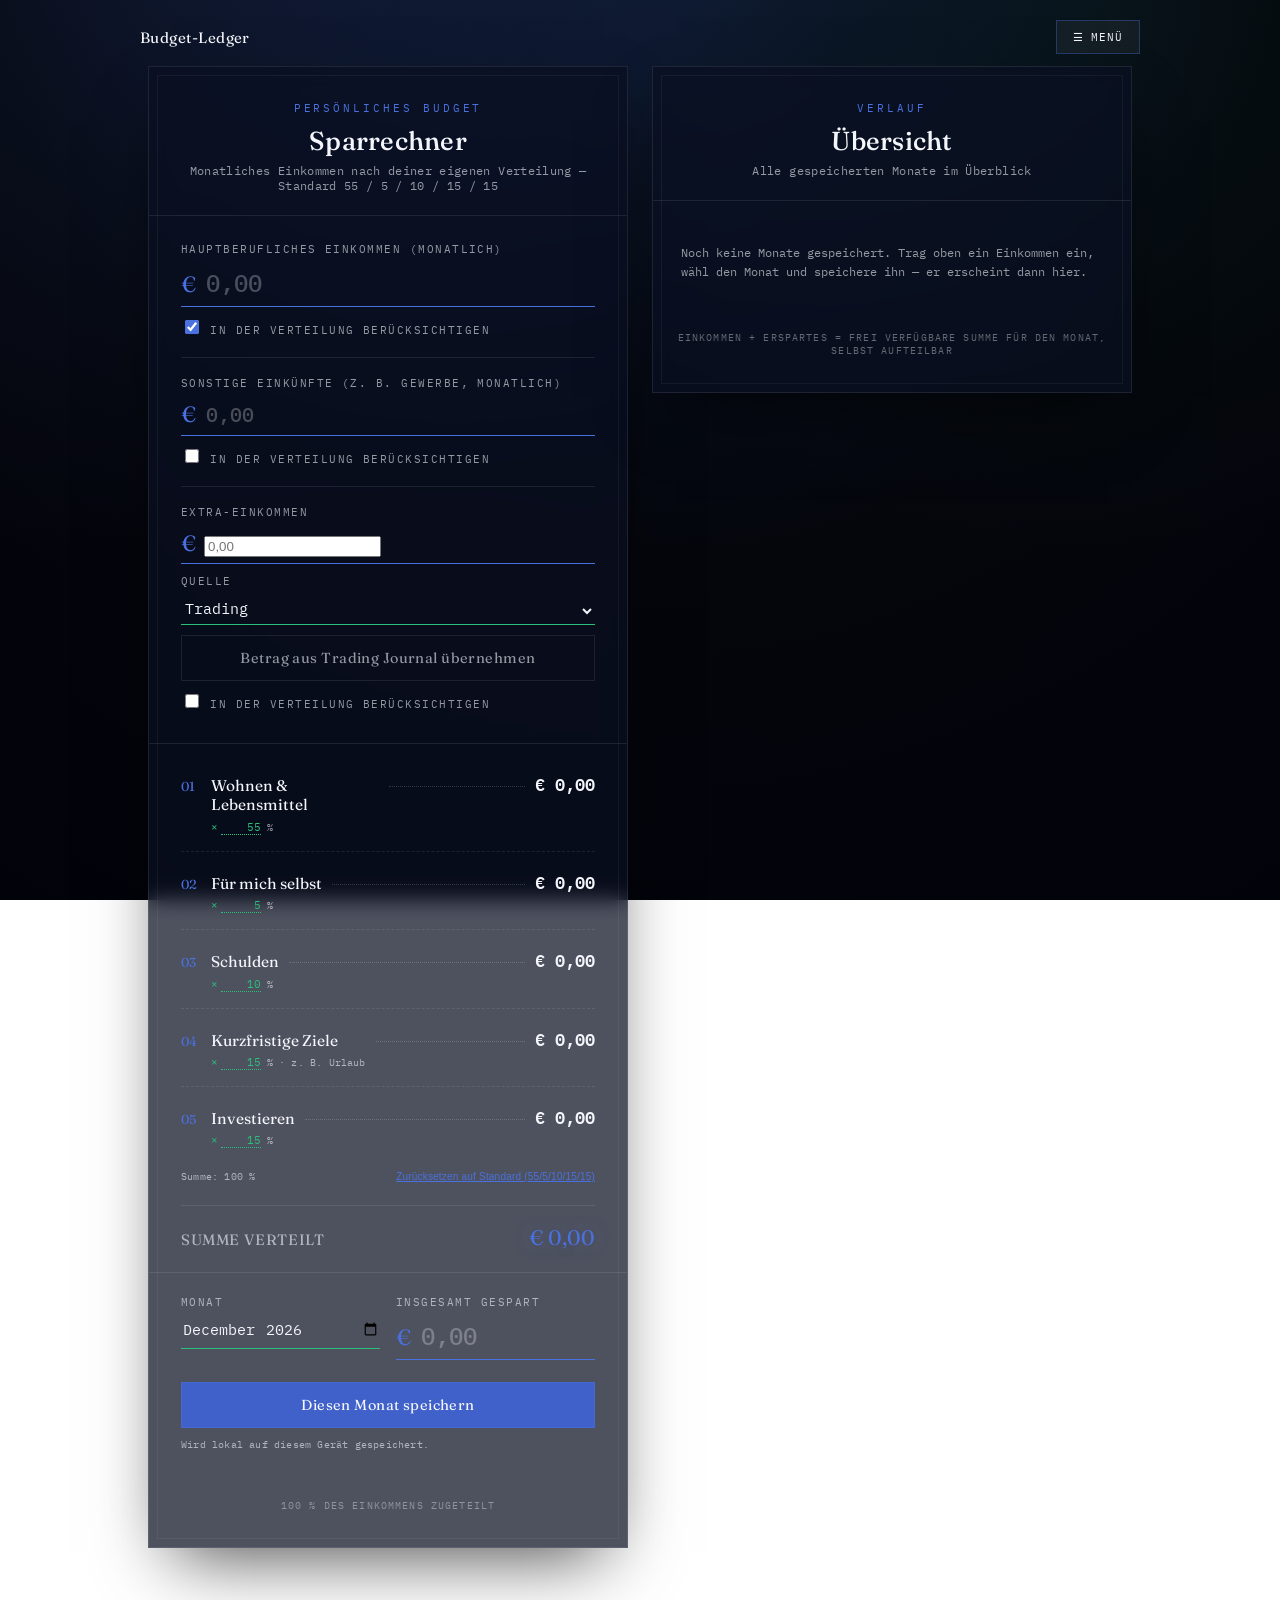
==== commit 4bbc8373: "Add files via upload" ====
--- a/index.html
+++ b/index.html
@@ -2,10 +2,18 @@
 <html lang="de">
 <head>
 <meta charset="UTF-8">
+<script>
+  (function(){
+    try{
+      var t = localStorage.getItem('sparrechner_theme_v1');
+      if(t && t !== 'midnight') document.documentElement.setAttribute('data-theme', t);
+    }catch(e){}
+  })();
+</script>
 <meta name="viewport" content="width=device-width, initial-scale=1.0">
-<title>AndrewFXTD — Sparrechner</title>
+<title>Budget-Ledger — Sparrechner</title>
 <link rel="manifest" href="manifest.json">
-<meta name="theme-color" content="#17231b">
+<meta name="theme-color" content="#04060c">
 <link rel="icon" href="icon-192.png">
 <link rel="apple-touch-icon" href="apple-touch-icon.png">
 <meta name="apple-mobile-web-app-capable" content="yes">
@@ -13,389 +21,109 @@
 <meta name="apple-mobile-web-app-title" content="Sparrechner">
 <link rel="preconnect" href="https://fonts.googleapis.com">
 <link href="https://fonts.googleapis.com/css2?family=Fraunces:opsz,wght@9..144,400;9..144,500;9..144,600&family=IBM+Plex+Mono:wght@400;500;600&display=swap" rel="stylesheet">
+<link rel="stylesheet" href="style.css">
 <style>
-  :root{
-    --bg: #17231b;
-    --bg-vignette: #0f1712;
-    --card: #f4efe4;
-    --card-line: #d8cdb4;
-    --ink: #232019;
-    --ink-soft: #6b6355;
-    --brass: #a9813f;
-    --brass-deep: #7c5e2c;
-    --sage: #6e7d5f;
-    --danger: #8a3b2b;
-  }
-  *{ box-sizing: border-box; }
-  html,body{ height:100%; }
-  body{
-    margin:0;
-    min-height:100vh;
-    background:
-      radial-gradient(circle at 50% -10%, #24352a 0%, var(--bg) 55%, var(--bg-vignette) 100%);
-    font-family: 'IBM Plex Mono', monospace;
-    color: var(--ink);
-    padding: 32px 16px 56px;
-  }
-
-  .app-wrap{
-    max-width: 1000px;
-    margin: 0 auto;
-    display:flex;
-    flex-wrap: wrap;
-    gap: 24px;
-    align-items:flex-start;
-    justify-content:center;
-  }
-
-  .card{
-    background: var(--card);
-    border: 1px solid var(--card-line);
-    box-shadow: 0 30px 60px -25px rgba(0,0,0,0.6), 0 0 0 6px rgba(169,129,63,0.08);
-    position: relative;
-  }
-  .card::before{
-    content:"";
-    position:absolute;
-    inset: 8px;
-    border: 1px solid rgba(169,129,63,0.35);
-    pointer-events:none;
-  }
-
-  .ledger{ width:100%; max-width: 480px; flex-shrink:0; }
-  .overview{ width:100%; max-width: 480px; flex: 1 1 420px; }
-
-  .head{
-    padding: 34px 32px 22px;
-    text-align:center;
-    border-bottom: 1px solid var(--card-line);
-  }
-  .eyebrow{
-    font-size: 10.5px;
-    letter-spacing: 0.28em;
-    text-transform: uppercase;
-    color: var(--brass-deep);
-    margin: 0 0 10px;
-  }
-  h1{
-    font-family: 'Fraunces', serif;
-    font-optical-sizing: auto;
-    font-weight: 500;
-    font-size: 26px;
-    letter-spacing: 0.01em;
-    margin: 0 0 6px;
-    color: var(--ink);
-  }
-  h2{
-    font-family: 'Fraunces', serif;
-    font-weight: 500;
-    font-size: 15px;
-    color: var(--ink);
-    margin: 0;
-  }
-  .sub{
-    font-size: 11.5px;
-    color: var(--ink-soft);
-    margin:0;
-    letter-spacing: 0.03em;
-  }
-
-  .income-block{
-    padding: 26px 32px 22px;
-    border-bottom: 1px solid var(--card-line);
-  }
-  .income-block label, .field label{
-    display:block;
-    font-size: 10.5px;
-    letter-spacing: 0.14em;
-    text-transform: uppercase;
-    color: var(--ink-soft);
-    margin-bottom: 10px;
-  }
-  .income-input-row{
-    display:flex;
-    align-items:baseline;
-    border-bottom: 1.5px solid var(--brass);
-    padding-bottom: 6px;
-  }
-  .income-input-row span{
-    font-family:'Fraunces', serif;
-    font-size: 22px;
-    color: var(--brass-deep);
-    margin-right: 8px;
-  }
-  #income, #actual-saved, #wd-amount{
-    flex:1;
-    border:none;
-    background:transparent;
-    outline:none;
-    font-family:'IBM Plex Mono', monospace;
-    font-size: 24px;
-    font-weight: 500;
-    color: var(--ink);
-    -moz-appearance: textfield;
-    width: 100%;
-  }
-  #wd-amount{ font-size: 20px; }
-  #income::-webkit-outer-spin-button, #income::-webkit-inner-spin-button,
-  #actual-saved::-webkit-outer-spin-button, #actual-saved::-webkit-inner-spin-button,
-  #wd-amount::-webkit-outer-spin-button, #wd-amount::-webkit-inner-spin-button{ -webkit-appearance:none; margin:0; }
-  #income::placeholder, #actual-saved::placeholder, #wd-amount::placeholder{ color: #b7ae98; }
-
-  .rows{
-    padding: 10px 32px 4px;
-  }
-  .row{
-    display:flex;
-    align-items: baseline;
-    gap: 10px;
-    padding: 16px 0;
-    border-bottom: 1px dashed var(--card-line);
-  }
-  .row:last-child{ border-bottom:none; }
-
-  .row-num{
-    font-family:'Fraunces', serif;
-    font-size: 13px;
-    color: var(--brass);
-    width: 20px;
-    flex-shrink:0;
-  }
-  .row-label{
-    flex-shrink:0;
-    max-width: 168px;
-  }
-  .row-label .name{
-    display:block;
-    font-family:'Fraunces', serif;
-    font-size: 15.5px;
-    color: var(--ink);
-    line-height:1.25;
-  }
-  .row-label .pct{
-    display:block;
-    font-size: 10.5px;
-    color: var(--sage);
-    letter-spacing: 0.06em;
-    margin-top: 3px;
-  }
-  .row-label .wd-note{
-    display:none;
-    font-size: 10px;
-    color: var(--brass-deep);
-    letter-spacing: 0.02em;
-    margin-top: 4px;
-    font-style: italic;
-  }
-  .row-label .wd-note.active{ display:block; }
-  .leader{
-    flex:1;
-    border-bottom: 1px dotted #b7ae98;
-    transform: translateY(-4px);
-    min-width: 12px;
-  }
-  .row-amount{
-    flex-shrink:0;
-    font-size: 16.5px;
-    font-weight: 600;
-    color: var(--ink);
-    white-space:nowrap;
-    text-align:right;
-  }
-
-  .total{
-    margin: 6px 32px 0;
-    padding: 18px 0 22px;
-    border-top: 1.5px solid var(--ink);
-    display:flex;
-    justify-content: space-between;
-    align-items: baseline;
-  }
-  .total .name{
-    font-family:'Fraunces', serif;
-    font-size: 15px;
-    letter-spacing: 0.04em;
-    text-transform: uppercase;
-    color: var(--ink-soft);
-  }
-  .total .amount{
-    font-family:'Fraunces', serif;
-    font-size: 21px;
-    color: var(--brass-deep);
-  }
-
-  .save-block{
-    padding: 22px 32px 28px;
-    border-top: 1px solid var(--card-line);
-    display:grid;
-    grid-template-columns: 1fr 1fr;
-    gap: 18px 16px;
-  }
-  .field{ min-width:0; }
-  .field.small select, .field.small .income-input-row{ border-bottom: 1.5px solid var(--sage); padding-bottom: 5px; }
-  #month, #wd-month, #wd-category{
-    width:100%;
-    border:none;
-    border-bottom: 1.5px solid var(--sage);
-    background:transparent;
-    outline:none;
-    font-family:'IBM Plex Mono', monospace;
-    font-size: 15px;
-    color: var(--ink);
-    padding-bottom: 8px;
-  }
-  .save-btn{
-    grid-column: 1 / -1;
-    margin-top: 4px;
-    background: var(--brass-deep);
-    color: var(--card);
-    border: none;
-    padding: 13px 18px;
-    font-family: 'Fraunces', serif;
-    font-size: 14.5px;
-    letter-spacing: 0.03em;
-    cursor: pointer;
-    transition: background 0.15s ease;
-  }
-  .save-btn:hover{ background: var(--brass); }
-  .save-btn:active{ transform: translateY(1px); }
-  .save-hint{
-    grid-column: 1 / -1;
-    font-size: 10px;
-    color: var(--ink-soft);
-    letter-spacing: 0.02em;
-    margin-top: -8px;
-  }
-
-  .foot{
-    text-align:center;
-    padding: 0 24px 26px;
-    font-size: 9.5px;
-    letter-spacing: 0.12em;
-    text-transform: uppercase;
-    color: #a79f8c;
-  }
-
-  /* Overview card */
-  .ov-body{ padding: 26px 28px 10px; }
-  .ov-empty{
-    font-size: 12px;
-    color: var(--ink-soft);
-    line-height: 1.6;
-    padding: 4px 0 18px;
-  }
-  .ov-table{
-    width:100%;
-    border-collapse: collapse;
-    font-size: 12px;
-  }
-  .ov-table th{
-    text-align:left;
-    font-size: 9.5px;
-    letter-spacing: 0.1em;
-    text-transform: uppercase;
-    color: var(--ink-soft);
-    font-weight:500;
-    padding: 0 6px 10px 0;
-    border-bottom: 1.5px solid var(--ink);
-  }
-  .ov-table th:not(:first-child), .ov-table td:not(:first-child){ text-align:right; }
-  .ov-table td{
-    padding: 11px 6px 11px 0;
-    border-bottom: 1px dashed var(--card-line);
-    vertical-align: middle;
-  }
-  .ov-table tr.m-row{ cursor:pointer; }
-  .ov-table tr.m-row:hover td{ background: rgba(169,129,63,0.08); }
-  .ov-table .month-cell{
-    font-family:'Fraunces', serif;
-    font-size: 13.5px;
-    color: var(--ink);
-  }
-  .ov-table .wd-cell{ color: var(--sage); }
-  .ov-table .combined-cell{ color: var(--brass-deep); font-weight:600; }
-  .del-btn{
-    background:none; border:none; cursor:pointer;
-    color: var(--ink-soft); font-size: 13px;
-    padding: 0 0 0 8px; line-height:1;
-  }
-  .del-btn:hover{ color: var(--danger); }
-
-  .withdraw-block{
-    padding: 4px 28px 24px;
-    border-top: 1px solid var(--card-line);
-    margin-top: 8px;
-  }
-  .withdraw-block .wd-row{
-    display:grid;
-    grid-template-columns: 1fr 1fr;
-    gap: 16px;
-    padding-top: 18px;
-  }
-  .wd-btn-row{ padding-top: 14px; }
-  .wd-list{ margin-top: 14px; }
-  .wd-item{
-    display:flex;
-    justify-content:space-between;
-    align-items:center;
-    font-size: 11.5px;
-    padding: 8px 0;
-    border-bottom: 1px dashed var(--card-line);
-    color: var(--ink-soft);
-  }
-  .wd-item .wd-amt{ color: var(--sage); font-weight:600; }
-  .pot-hint{
-    font-size: 10.5px;
-    color: var(--ink-soft);
-    letter-spacing: 0.02em;
-    padding-top: 12px;
-  }
-
-  .ov-summary{
-    padding: 18px 28px 26px;
-    border-top: 1.5px solid var(--ink);
-    display:grid;
-    grid-template-columns: 1fr 1fr;
-    row-gap: 14px;
-  }
-  .ov-summary .stat-label{
-    display:block;
-    font-size: 9.5px;
-    letter-spacing: 0.1em;
-    text-transform: uppercase;
-    color: var(--ink-soft);
-    margin-bottom: 4px;
-  }
-  .ov-summary .stat-value{
-    font-family:'Fraunces', serif;
-    font-size: 18px;
-    color: var(--brass-deep);
-  }
-
-  @media (max-width: 400px){
-    .row-label{ max-width: 128px; }
-    h1{ font-size: 22px; }
-    .save-block, .withdraw-block .wd-row{ grid-template-columns: 1fr; }
-  }
+  .pct-edit{
+    display:inline-flex; align-items:baseline; gap:2px;
+    font-size: 10.5px; color: var(--sage); letter-spacing: 0.06em; margin-top:3px;
+  }
+  .pct-input{
+    width: 40px; border:none; border-bottom: 1px dotted var(--sage); background:transparent;
+    color: var(--sage); font-family:'IBM Plex Mono', monospace; font-size: 10.5px;
+    padding: 0; text-align:right; -moz-appearance: textfield;
+  }
+  .pct-input:focus{ outline:none; border-bottom-color: var(--brass); }
+  .pct-input::-webkit-outer-spin-button, .pct-input::-webkit-inner-spin-button{ -webkit-appearance:none; margin:0; }
+  .pct-extra{ color: var(--ink-soft); font-size: 9.5px; margin-left:4px; letter-spacing:0.02em; }
+
+  .alloc-controls{
+    display:flex; justify-content:space-between; align-items:center;
+    padding: 2px 32px 16px; font-size: 10px; letter-spacing: 0.02em;
+  }
+  .alloc-sum{ color: var(--ink-soft); }
+  .alloc-sum.warn{ color: var(--danger); }
+  .alloc-reset{
+    background:none; border:none; color: var(--brass); font-size: 10px;
+    text-decoration: underline; cursor:pointer; padding:0; letter-spacing:0.02em;
+  }
+  .alloc-reset:hover{ color: var(--sage); }
 </style>
 </head>
 <body>
 
+<nav class="topnav">
+  <span class="brand">Budget-Ledger</span>
+  <button class="menu-toggle" id="menu-toggle" type="button">☰ Menü</button>
+  <div class="menu-panel" id="menu-panel">
+    <a href="start.html">Start<span class="sub-label">Übersicht aller Bereiche</span></a>
+    <a href="index.html" class="active">Sparrechner<span class="sub-label">Übersicht &amp; Spartopf</span></a>
+    <a href="steuererklaerung.html">Steuererklärung<span class="sub-label">Gewerbe &amp; Unterlagen</span></a>
+    <a href="einkommensteuer.html">Einkommensteuer<span class="sub-label">Private Steuererklärung</span></a>
+    <a href="trading-journal.html">Trading Journal<span class="sub-label">Trades &amp; Kalender</span></a>
+    <div class="theme-switcher">
+      <span class="ts-label">Farbschema</span>
+      <div class="ts-row">
+        <button class="theme-swatch" data-swatch="midnight" title="Mitternacht (Standard)" type="button"></button>
+        <button class="theme-swatch" data-swatch="redblack" title="Rot-Schwarz" type="button"></button>
+        <button class="theme-swatch" data-swatch="emerald" title="Smaragd" type="button"></button>
+        <button class="theme-swatch" data-swatch="amber" title="Bernstein" type="button"></button>
+      </div>
+    </div>
+  </div>
+</nav>
+
 <div class="app-wrap">
 
   <div class="card ledger">
     <div class="head">
-      <p class="eyebrow">AndrewFXTD · Budget-Ledger</p>
+      <p class="eyebrow">Persönliches Budget</p>
       <h1>Sparrechner</h1>
-      <p class="sub">Monatliches Einkommen nach der 55 / 5 / 10 / 15 / 15 Verteilung</p>
+      <p class="sub">Monatliches Einkommen nach deiner eigenen Verteilung — Standard 55 / 5 / 10 / 15 / 15</p>
     </div>
 
     <div class="income-block">
-      <label for="income">Monatliches Nettoeinkommen</label>
+      <label for="income">Hauptberufliches Einkommen (monatlich)</label>
       <div class="income-input-row">
         <span>€</span>
         <input type="number" id="income" placeholder="0,00" min="0" step="0.01" inputmode="decimal">
       </div>
+      <label class="check-row">
+        <input type="checkbox" id="income-include" checked>
+        <span>In der Verteilung berücksichtigen</span>
+      </label>
+
+      <div class="income-divider"></div>
+
+      <label for="gewerbe-income">Sonstige Einkünfte (z. B. Gewerbe, monatlich)</label>
+      <div class="income-input-row">
+        <span>€</span>
+        <input type="number" id="gewerbe-income" placeholder="0,00" min="0" step="0.01" inputmode="decimal">
+      </div>
+      <label class="check-row">
+        <input type="checkbox" id="gewerbe-include">
+        <span>In der Verteilung berücksichtigen</span>
+      </label>
+
+      <div class="income-divider"></div>
+
+      <label for="extra-income">Extra-Einkommen</label>
+      <div class="income-input-row">
+        <span>€</span>
+        <input type="number" id="extra-income" placeholder="0,00" min="0" step="0.01" inputmode="decimal">
+      </div>
+      <div class="field small" style="margin-top:10px">
+        <label for="extra-source">Quelle</label>
+        <select id="extra-source" class="select-input">
+          <option value="trading">Trading</option>
+          <option value="gespart">Gespartes</option>
+        </select>
+      </div>
+      <button class="save-btn secondary" id="extra-pull-btn" type="button" style="margin-top:10px; display:none">Betrag aus Trading Journal übernehmen</button>
+      <p class="save-hint" id="extra-pull-hint" style="margin-top:6px"></p>
+      <label class="check-row">
+        <input type="checkbox" id="extra-include">
+        <span>In der Verteilung berücksichtigen</span>
+      </label>
     </div>
 
     <div class="rows">
@@ -403,7 +131,7 @@
         <span class="row-num">01</span>
         <span class="row-label">
           <span class="name">Wohnen &amp; Lebensmittel</span>
-          <span class="pct">× 0,55</span>
+          <span class="pct-edit">× <input type="number" class="pct-input" data-key="wohnen" value="55" min="0" max="100" step="0.5"><span class="pct-extra">%</span></span>
           <span class="wd-note" data-key="wohnen"></span>
         </span>
         <span class="leader"></span>
@@ -413,7 +141,7 @@
         <span class="row-num">02</span>
         <span class="row-label">
           <span class="name">Für mich selbst</span>
-          <span class="pct">× 0,05</span>
+          <span class="pct-edit">× <input type="number" class="pct-input" data-key="selbst" value="5" min="0" max="100" step="0.5"><span class="pct-extra">%</span></span>
           <span class="wd-note" data-key="selbst"></span>
         </span>
         <span class="leader"></span>
@@ -423,7 +151,7 @@
         <span class="row-num">03</span>
         <span class="row-label">
           <span class="name">Schulden</span>
-          <span class="pct">× 0,10</span>
+          <span class="pct-edit">× <input type="number" class="pct-input" data-key="schulden" value="10" min="0" max="100" step="0.5"><span class="pct-extra">%</span></span>
           <span class="wd-note" data-key="schulden"></span>
         </span>
         <span class="leader"></span>
@@ -433,7 +161,7 @@
         <span class="row-num">04</span>
         <span class="row-label">
           <span class="name">Kurzfristige Ziele</span>
-          <span class="pct">× 0,15 · z. B. Urlaub</span>
+          <span class="pct-edit">× <input type="number" class="pct-input" data-key="ziele" value="15" min="0" max="100" step="0.5"><span class="pct-extra">% · z. B. Urlaub</span></span>
           <span class="wd-note" data-key="ziele"></span>
         </span>
         <span class="leader"></span>
@@ -443,12 +171,17 @@
         <span class="row-num">05</span>
         <span class="row-label">
           <span class="name">Investieren</span>
-          <span class="pct">× 0,15</span>
+          <span class="pct-edit">× <input type="number" class="pct-input" data-key="investieren" value="15" min="0" max="100" step="0.5"><span class="pct-extra">%</span></span>
           <span class="wd-note" data-key="investieren"></span>
         </span>
         <span class="leader"></span>
         <span class="row-amount" data-factor="0.15" data-key="investieren">€ 0,00</span>
       </div>
+    </div>
+
+    <div class="alloc-controls">
+      <span class="alloc-sum" id="alloc-sum">Summe: 100 %</span>
+      <button class="alloc-reset" id="alloc-reset" type="button">Zurücksetzen auf Standard (55/5/10/15/15)</button>
     </div>
 
     <div class="total">
@@ -551,11 +284,54 @@
 </div>
 
 <script>
+  document.getElementById('menu-toggle').addEventListener('click', () => {
+    document.getElementById('menu-panel').classList.toggle('open');
+  });
+  document.addEventListener('click', (ev) => {
+    const panel = document.getElementById('menu-panel');
+    const toggle = document.getElementById('menu-toggle');
+    if(panel.classList.contains('open') && !panel.contains(ev.target) && !toggle.contains(ev.target)){
+      panel.classList.remove('open');
+    }
+  });
+
+  const THEME_KEY = 'sparrechner_theme_v1';
+  function applyTheme(theme){
+    if(!theme || theme === 'midnight') document.documentElement.removeAttribute('data-theme');
+    else document.documentElement.setAttribute('data-theme', theme);
+    document.querySelectorAll('.theme-swatch').forEach(btn => {
+      btn.classList.toggle('active', (btn.dataset.swatch || 'midnight') === (theme || 'midnight'));
+    });
+  }
+  document.querySelectorAll('.theme-swatch').forEach(btn => {
+    btn.addEventListener('click', () => {
+      const theme = btn.dataset.swatch;
+      try{ localStorage.setItem(THEME_KEY, theme); }catch(e){}
+      applyTheme(theme);
+    });
+  });
+  applyTheme((function(){ try{ return localStorage.getItem(THEME_KEY) || 'midnight'; }catch(e){ return 'midnight'; } })());
+
   const STORAGE_KEY = 'sparrechner_months_v1';
   const WD_KEY = 'sparrechner_withdrawals_v1';
   const DRAFT_KEY = 'sparrechner_draft_v1';
+  const ALLOC_KEY = 'sparrechner_allocation_v1';
+  const DEFAULT_ALLOC = { wohnen: 55, selbst: 5, schulden: 10, ziele: 15, investieren: 15 };
+
+  const pctInputs = {};
+  document.querySelectorAll('.pct-input').forEach(inp => { pctInputs[inp.dataset.key] = inp; });
+  const allocSumEl = document.getElementById('alloc-sum');
+  const allocResetBtn = document.getElementById('alloc-reset');
 
   const incomeInput = document.getElementById('income');
+  const incomeIncludeCheck = document.getElementById('income-include');
+  const gewerbeIncomeInput = document.getElementById('gewerbe-income');
+  const gewerbeIncludeCheck = document.getElementById('gewerbe-include');
+  const extraIncomeInput = document.getElementById('extra-income');
+  const extraSourceSelect = document.getElementById('extra-source');
+  const extraIncludeCheck = document.getElementById('extra-include');
+  const extraPullBtn = document.getElementById('extra-pull-btn');
+  const extraPullHint = document.getElementById('extra-pull-hint');
   const monthInput = document.getElementById('month');
   const actualSavedInput = document.getElementById('actual-saved');
   const rowAmounts = document.querySelectorAll('.row-amount');
@@ -615,6 +391,12 @@
   function saveDraft(){
     localStorage.setItem(DRAFT_KEY, JSON.stringify({
       income: incomeInput.value,
+      gewerbeIncome: gewerbeIncomeInput.value,
+      incomeInclude: incomeIncludeCheck.checked,
+      gewerbeInclude: gewerbeIncludeCheck.checked,
+      extraIncome: extraIncomeInput.value,
+      extraSource: extraSourceSelect.value,
+      extraInclude: extraIncludeCheck.checked,
       actualSaved: actualSavedInput.value,
       month: monthInput.value
     }));
@@ -622,13 +404,51 @@
   function loadDraft(){
     try{
       const raw = localStorage.getItem(DRAFT_KEY);
-      if(!raw) return;
-      const d = JSON.parse(raw);
-      if(d.income) incomeInput.value = d.income;
-      if(d.actualSaved) actualSavedInput.value = d.actualSaved;
-      if(d.month) monthInput.value = d.month;
+      if(raw){
+        const d = JSON.parse(raw);
+        if(d.income) incomeInput.value = d.income;
+        if(d.gewerbeIncome) gewerbeIncomeInput.value = d.gewerbeIncome;
+        if(typeof d.incomeInclude === 'boolean') incomeIncludeCheck.checked = d.incomeInclude;
+        if(typeof d.gewerbeInclude === 'boolean') gewerbeIncludeCheck.checked = d.gewerbeInclude;
+        if(d.extraIncome) extraIncomeInput.value = d.extraIncome;
+        if(d.extraSource) extraSourceSelect.value = d.extraSource;
+        if(typeof d.extraInclude === 'boolean') extraIncludeCheck.checked = d.extraInclude;
+        if(d.actualSaved) actualSavedInput.value = d.actualSaved;
+        if(d.month) monthInput.value = d.month;
+      }
     }catch(e){}
-  }
+    updateExtraPullVisibility();
+  }
+
+  const JOURNAL_KEY = 'sparrechner_journal_v1';
+  function loadJournalEntries(){
+    try{ const raw = localStorage.getItem(JOURNAL_KEY); return raw ? JSON.parse(raw) : {}; }
+    catch(e){ return {}; }
+  }
+  function tradingPlForMonth(monthStr){
+    if(!monthStr) return 0;
+    const journal = loadJournalEntries();
+    let sum = 0;
+    Object.keys(journal).forEach(dateKey => {
+      if(dateKey.startsWith(monthStr) && typeof journal[dateKey].pl === 'number'){
+        sum += journal[dateKey].pl;
+      }
+    });
+    return sum;
+  }
+  function updateExtraPullVisibility(){
+    extraPullBtn.style.display = extraSourceSelect.value === 'trading' ? 'block' : 'none';
+    extraPullHint.textContent = '';
+  }
+  extraSourceSelect.addEventListener('change', updateExtraPullVisibility);
+  extraPullBtn.addEventListener('click', () => {
+    const monthStr = monthInput.value || currentMonthStr();
+    const pl = tradingPlForMonth(monthStr);
+    extraIncomeInput.value = pl > 0 ? pl.toFixed(2) : '0';
+    extraPullHint.textContent = 'Aus Trading Journal übernommen: ' + formatEUR(pl) + ' für ' + monthLabel(monthStr) + '.';
+    extraPullHint.style.color = pl >= 0 ? 'var(--sage)' : 'var(--danger)';
+    recalc();
+  });
 
   function creditsForMonthByCategory(month){
     const credits = {};
@@ -641,8 +461,73 @@
     return credits;
   }
 
+  function loadAllocation(){
+    try{
+      const raw = localStorage.getItem(ALLOC_KEY);
+      return raw ? Object.assign({}, DEFAULT_ALLOC, JSON.parse(raw)) : Object.assign({}, DEFAULT_ALLOC);
+    }catch(e){ return Object.assign({}, DEFAULT_ALLOC); }
+  }
+  function saveAllocation(alloc){ localStorage.setItem(ALLOC_KEY, JSON.stringify(alloc)); }
+
+  function collectAllocationFromInputs(){
+    const alloc = {};
+    Object.keys(pctInputs).forEach(key => {
+      alloc[key] = parseFloat(String(pctInputs[key].value).replace(',', '.')) || 0;
+    });
+    return alloc;
+  }
+
+  function updateAllocSum(){
+    const alloc = collectAllocationFromInputs();
+    const sum = Object.values(alloc).reduce((s, v) => s + v, 0);
+    const sumRounded = Math.round(sum * 10) / 10;
+    allocSumEl.textContent = 'Summe: ' + sumRounded.toLocaleString('de-DE') + ' %';
+    allocSumEl.classList.toggle('warn', Math.abs(sum - 100) > 0.05);
+  }
+
+  function applyAllocationToRows(alloc){
+    rowAmounts.forEach(el => {
+      const key = el.dataset.key;
+      if(alloc[key] !== undefined) el.dataset.factor = (alloc[key] / 100).toString();
+    });
+    updateAllocSum();
+  }
+
+  function applyAllocation(alloc){
+    Object.keys(pctInputs).forEach(key => {
+      if(alloc[key] !== undefined) pctInputs[key].value = alloc[key];
+    });
+    applyAllocationToRows(alloc);
+  }
+
+  Object.values(pctInputs).forEach(inp => {
+    inp.addEventListener('input', () => {
+      const alloc = collectAllocationFromInputs();
+      applyAllocationToRows(alloc);
+      saveAllocation(alloc);
+      recalc();
+    });
+  });
+
+  allocResetBtn.addEventListener('click', () => {
+    applyAllocation(DEFAULT_ALLOC);
+    saveAllocation(DEFAULT_ALLOC);
+    recalc();
+  });
+
+  function selectedMonthlyIncome(){
+    const income = parseFloat(String(incomeInput.value).replace(',', '.')) || 0;
+    const gewerbe = parseFloat(String(gewerbeIncomeInput.value).replace(',', '.')) || 0;
+    const extra = parseFloat(String(extraIncomeInput.value).replace(',', '.')) || 0;
+    let total = 0;
+    if(incomeIncludeCheck.checked) total += income;
+    if(gewerbeIncludeCheck.checked) total += gewerbe;
+    if(extraIncludeCheck.checked) total += extra;
+    return total;
+  }
+
   function recalc(){
-    const income = parseFloat(String(incomeInput.value).replace(',', '.')) || 0;
+    const income = selectedMonthlyIncome();
     const credits = creditsForMonthByCategory(monthInput.value);
     let sum = 0;
     rowAmounts.forEach(el => {
@@ -831,12 +716,18 @@
   }
 
   incomeInput.addEventListener('input', recalc);
+  gewerbeIncomeInput.addEventListener('input', recalc);
+  incomeIncludeCheck.addEventListener('change', recalc);
+  gewerbeIncludeCheck.addEventListener('change', recalc);
+  extraIncomeInput.addEventListener('input', recalc);
+  extraIncludeCheck.addEventListener('change', recalc);
   actualSavedInput.addEventListener('input', saveDraft);
   monthInput.addEventListener('change', recalc);
   saveBtn.addEventListener('click', saveCurrentMonth);
   wdBtn.addEventListener('click', withdrawFromPot);
 
   if(!monthInput.value) monthInput.value = currentMonthStr();
+  applyAllocation(loadAllocation());
   loadDraft();
   recalc();
   renderOverview();
@@ -848,5 +739,7 @@
   }
 </script>
 
+<p class="site-footer">Budget-Ledger &middot; erstellt von AndrewFXTD &middot; alle Daten bleiben lokal auf diesem Gerät</p>
+
 </body>
 </html>
--- a/style.css
+++ b/style.css
@@ -0,0 +1,575 @@
+:root{
+  --bg: #04060c;
+  --bg-vignette: #02030a;
+  --card: rgba(10,16,34,0.72);
+  --card-line: rgba(244,246,251,0.09);
+  --ink: #f4f6fb;
+  --ink-soft: rgba(244,246,251,0.60);
+  --brass: #4a71e0;
+  --brass-deep: #3f61c9;
+  --sage: #2bbf7c;
+  --danger: #e2536a;
+  --bg-tint-1: rgba(74,113,224,0.12);
+  --bg-tint-2: rgba(43,191,124,0.05);
+  --bg-tint-3: #0d1830;
+}
+
+[data-theme="redblack"]{
+  --bg: #050505;
+  --bg-vignette: #000000;
+  --card: rgba(22,10,10,0.74);
+  --card-line: rgba(255,255,255,0.09);
+  --ink: #ffffff;
+  --ink-soft: rgba(255,255,255,0.62);
+  --brass: #e0394a;
+  --brass-deep: #c22638;
+  --sage: #3ddc84;
+  --danger: #ff5c5c;
+  --bg-tint-1: rgba(224,57,74,0.16);
+  --bg-tint-2: rgba(224,57,74,0.05);
+  --bg-tint-3: #200a0d;
+}
+
+[data-theme="emerald"]{
+  --bg: #040c08;
+  --bg-vignette: #020a05;
+  --card: rgba(10,26,18,0.72);
+  --card-line: rgba(244,246,251,0.09);
+  --ink: #f2fbf6;
+  --ink-soft: rgba(242,251,246,0.60);
+  --brass: #22b47a;
+  --brass-deep: #1c9868;
+  --sage: #7fe3ae;
+  --danger: #ff6f70;
+  --bg-tint-1: rgba(34,180,122,0.14);
+  --bg-tint-2: rgba(43,191,124,0.06);
+  --bg-tint-3: #0d2418;
+}
+
+[data-theme="amber"]{
+  --bg: #0b0704;
+  --bg-vignette: #080502;
+  --card: rgba(28,19,8,0.72);
+  --card-line: rgba(244,246,251,0.09);
+  --ink: #fbf6ee;
+  --ink-soft: rgba(251,246,238,0.62);
+  --brass: #d99a3c;
+  --brass-deep: #b97f2a;
+  --sage: #6fcf7f;
+  --danger: #e8635a;
+  --bg-tint-1: rgba(217,154,60,0.14);
+  --bg-tint-2: rgba(217,154,60,0.05);
+  --bg-tint-3: #241608;
+}
+
+*{ box-sizing: border-box; }
+html,body{ height:100%; }
+body{
+  margin:0;
+  min-height:100vh;
+  background:
+    radial-gradient(circle at 15% -10%, var(--bg-tint-1) 0%, transparent 45%),
+    radial-gradient(circle at 85% 0%, var(--bg-tint-2) 0%, transparent 40%),
+    radial-gradient(circle at 50% -10%, var(--bg-tint-3) 0%, var(--bg) 55%, var(--bg-vignette) 100%);
+  background-attachment: fixed;
+  font-family: 'IBM Plex Mono', monospace;
+  color: var(--ink);
+  padding: 0 16px 56px;
+}
+
+/* Nav */
+.topnav{
+  max-width: 1000px;
+  margin: 0 auto;
+  padding: 20px 0 12px;
+  display:flex;
+  align-items:center;
+  justify-content:space-between;
+  position: relative;
+}
+.topnav .brand{
+  font-family:'Fraunces', serif;
+  font-size: 15px;
+  color: var(--ink);
+  letter-spacing: 0.03em;
+}
+.topnav .brand .dot{ color: var(--brass); }
+.menu-toggle{
+  background: rgba(244,246,251,0.05);
+  border: 1px solid rgba(74,113,224,0.35);
+  color: var(--ink);
+  font-family:'IBM Plex Mono', monospace;
+  font-size: 11px;
+  letter-spacing: 0.08em;
+  text-transform: uppercase;
+  padding: 9px 16px;
+  cursor: pointer;
+  display:flex;
+  align-items:center;
+  gap: 8px;
+  backdrop-filter: blur(6px);
+  transition: border-color 0.2s ease, background 0.2s ease;
+}
+.menu-toggle:hover{ border-color: var(--brass); background: rgba(74,113,224,0.08); }
+.menu-panel{
+  position:absolute;
+  top: 100%;
+  right: 0;
+  margin-top: 8px;
+  background: rgba(8,13,28,0.92);
+  border: 1px solid var(--card-line);
+  backdrop-filter: blur(16px);
+  box-shadow: 0 40px 80px -20px rgba(0,0,0,0.8);
+  min-width: 220px;
+  z-index: 20;
+  overflow:hidden;
+  display:none;
+}
+.menu-panel.open{ display:block; }
+.menu-panel a{
+  display:block;
+  padding: 14px 20px;
+  text-decoration:none;
+  color: var(--ink);
+  font-family:'Fraunces', serif;
+  font-size: 14.5px;
+  border-bottom: 1px solid var(--card-line);
+  opacity: 0;
+  transform: translateY(-6px);
+  animation: menuItemIn 0.32s ease forwards;
+}
+.menu-panel a:last-child{ border-bottom:none; }
+.menu-panel a:nth-child(1){ animation-delay: 0.02s; }
+.menu-panel a:nth-child(2){ animation-delay: 0.08s; }
+.menu-panel a:nth-child(3){ animation-delay: 0.14s; }
+.menu-panel a:nth-child(4){ animation-delay: 0.20s; }
+.menu-panel a:nth-child(5){ animation-delay: 0.26s; }
+.menu-panel a:hover{ background: rgba(74,113,224,0.08); }
+.menu-panel a.active{ color: var(--brass); }
+.menu-panel a .sub-label{
+  display:block;
+  font-family:'IBM Plex Mono', monospace;
+  font-size: 9.5px;
+  letter-spacing: 0.08em;
+  text-transform: uppercase;
+  color: var(--ink-soft);
+  margin-top: 3px;
+}
+.theme-switcher{
+  padding: 14px 20px 16px;
+  border-top: 1px solid var(--card-line);
+}
+.theme-switcher .ts-label{
+  font-family:'IBM Plex Mono', monospace;
+  font-size: 9px;
+  letter-spacing: 0.12em;
+  text-transform: uppercase;
+  color: var(--ink-soft);
+  display:block;
+  margin-bottom: 10px;
+}
+.theme-switcher .ts-row{ display:flex; gap: 10px; }
+.theme-swatch{
+  width: 30px; height: 30px; border-radius: 50%;
+  border: 2px solid var(--card-line);
+  cursor: pointer;
+  padding:0;
+  transition: border-color 0.15s ease, transform 0.15s ease;
+}
+.theme-swatch:hover{ transform: scale(1.08); }
+.theme-swatch.active{ border-color: var(--ink); }
+.theme-swatch[data-swatch="midnight"]{ background: linear-gradient(135deg, #0d1830, #4a71e0); }
+.theme-swatch[data-swatch="redblack"]{ background: linear-gradient(135deg, #0a0505, #e0394a); }
+.theme-swatch[data-swatch="emerald"]{ background: linear-gradient(135deg, #0a1a12, #22b47a); }
+.theme-swatch[data-swatch="amber"]{ background: linear-gradient(135deg, #1a1208, #d99a3c); }
+@keyframes menuItemIn{
+  from{ opacity:0; transform: translateY(-6px); }
+  to{ opacity:1; transform: translateY(0); }
+}
+
+.app-wrap{
+  max-width: 1000px;
+  margin: 0 auto;
+  display:flex;
+  flex-wrap: wrap;
+  gap: 24px;
+  align-items:flex-start;
+  justify-content:center;
+}
+
+.card{
+  background: var(--card);
+  border: 1px solid var(--card-line);
+  backdrop-filter: blur(10px);
+  box-shadow: 0 30px 70px -25px rgba(0,0,0,0.75);
+  position: relative;
+}
+.card::before{
+  content:"";
+  position:absolute;
+  inset: 8px;
+  border: 1px solid rgba(255,255,255,0.05);
+  pointer-events:none;
+}
+
+.ledger{ width:100%; max-width: 480px; flex-shrink:0; }
+.overview{ width:100%; max-width: 480px; flex: 1 1 420px; }
+.taxcard{ width:100%; max-width: 480px; flex: 1 1 420px; }
+.docs-card{ width:100%; max-width: 500px; flex: 1 1 460px; }
+
+.head{
+  padding: 34px 32px 22px;
+  text-align:center;
+  border-bottom: 1px solid var(--card-line);
+}
+.eyebrow{
+  font-size: 10.5px;
+  letter-spacing: 0.28em;
+  text-transform: uppercase;
+  color: var(--brass);
+  margin: 0 0 10px;
+}
+h1{
+  font-family: 'Fraunces', serif;
+  font-optical-sizing: auto;
+  font-weight: 500;
+  font-size: 26px;
+  letter-spacing: 0.01em;
+  margin: 0 0 6px;
+  color: var(--ink);
+}
+h2{
+  font-family: 'Fraunces', serif;
+  font-weight: 500;
+  font-size: 15px;
+  color: var(--ink);
+  margin: 0;
+}
+.sub{
+  font-size: 11.5px;
+  color: var(--ink-soft);
+  margin:0;
+  letter-spacing: 0.03em;
+}
+
+.income-block{
+  padding: 26px 32px 22px;
+  border-bottom: 1px solid var(--card-line);
+}
+.income-divider{
+  height: 1px;
+  background: var(--card-line);
+  margin: 20px 0 18px;
+}
+.check-row{
+  display:flex;
+  align-items:center;
+  gap: 8px;
+  margin-top: 10px;
+  font-size: 10.5px;
+  letter-spacing: 0.03em;
+  color: var(--ink-soft);
+  cursor: pointer;
+}
+.check-row input[type="checkbox"]{
+  width: 14px; height: 14px;
+  accent-color: var(--brass);
+  cursor: pointer;
+}
+.income-block label, .field label{
+  display:block;
+  font-size: 10.5px;
+  letter-spacing: 0.14em;
+  text-transform: uppercase;
+  color: var(--ink-soft);
+  margin-bottom: 10px;
+}
+.income-input-row{
+  display:flex;
+  align-items:baseline;
+  border-bottom: 1.5px solid var(--brass);
+  padding-bottom: 6px;
+}
+.income-input-row span{
+  font-family:'Fraunces', serif;
+  font-size: 22px;
+  color: var(--brass);
+  margin-right: 8px;
+}
+#income, #actual-saved, #wd-amount, #gewerbe-income, #hebesatz, .money-input{
+  flex:1;
+  border:none;
+  background:transparent;
+  outline:none;
+  font-family:'IBM Plex Mono', monospace;
+  font-size: 24px;
+  font-weight: 500;
+  color: var(--ink);
+  -moz-appearance: textfield;
+  width: 100%;
+}
+#wd-amount, #gewerbe-income, .money-input{ font-size: 20px; }
+#hebesatz{ font-size: 18px; }
+#income::-webkit-outer-spin-button, #income::-webkit-inner-spin-button,
+#actual-saved::-webkit-outer-spin-button, #actual-saved::-webkit-inner-spin-button,
+#wd-amount::-webkit-outer-spin-button, #wd-amount::-webkit-inner-spin-button,
+#gewerbe-income::-webkit-outer-spin-button, #gewerbe-income::-webkit-inner-spin-button,
+#hebesatz::-webkit-outer-spin-button, #hebesatz::-webkit-inner-spin-button,
+.money-input::-webkit-outer-spin-button, .money-input::-webkit-inner-spin-button{ -webkit-appearance:none; margin:0; }
+#income::placeholder, #actual-saved::placeholder, #wd-amount::placeholder, #gewerbe-income::placeholder, #hebesatz::placeholder, .money-input::placeholder{ color: rgba(244,246,251,0.28); }
+
+.rows{
+  padding: 10px 32px 4px;
+}
+.row{
+  display:flex;
+  align-items: baseline;
+  gap: 10px;
+  padding: 16px 0;
+  border-bottom: 1px dashed var(--card-line);
+}
+.row:last-child{ border-bottom:none; }
+
+.row-num{
+  font-family:'Fraunces', serif;
+  font-size: 13px;
+  color: var(--brass);
+  width: 20px;
+  flex-shrink:0;
+}
+.row-label{
+  flex-shrink:0;
+  max-width: 168px;
+}
+.row-label .name{
+  display:block;
+  font-family:'Fraunces', serif;
+  font-size: 15.5px;
+  color: var(--ink);
+  line-height:1.25;
+}
+.row-label .pct{
+  display:block;
+  font-size: 10.5px;
+  color: var(--sage);
+  letter-spacing: 0.06em;
+  margin-top: 3px;
+}
+.row-label .wd-note{
+  display:none;
+  font-size: 10px;
+  color: var(--brass);
+  letter-spacing: 0.02em;
+  margin-top: 4px;
+  font-style: italic;
+}
+.row-label .wd-note.active{ display:block; }
+.leader{
+  flex:1;
+  border-bottom: 1px dotted rgba(244,246,251,0.18);
+  transform: translateY(-4px);
+  min-width: 12px;
+}
+.row-amount{
+  flex-shrink:0;
+  font-size: 16.5px;
+  font-weight: 600;
+  color: var(--ink);
+  white-space:nowrap;
+  text-align:right;
+}
+
+.total{
+  margin: 6px 32px 0;
+  padding: 18px 0 22px;
+  border-top: 1.5px solid var(--card-line);
+  display:flex;
+  justify-content: space-between;
+  align-items: baseline;
+}
+.total .name{
+  font-family:'Fraunces', serif;
+  font-size: 15px;
+  letter-spacing: 0.04em;
+  text-transform: uppercase;
+  color: var(--ink-soft);
+}
+.total .amount{
+  font-family:'Fraunces', serif;
+  font-size: 21px;
+  color: var(--brass);
+  text-shadow: 0 0 20px rgba(74,113,224,0.25);
+}
+
+.save-block{
+  padding: 22px 32px 28px;
+  border-top: 1px solid var(--card-line);
+  display:grid;
+  grid-template-columns: 1fr 1fr;
+  gap: 18px 16px;
+}
+.field{ min-width:0; }
+.field.small select, .field.small .income-input-row{ border-bottom: 1.5px solid var(--sage); padding-bottom: 5px; }
+#month, #wd-month, #wd-category, .month-input, .select-input{
+  width:100%;
+  border:none;
+  border-bottom: 1.5px solid var(--sage);
+  background:transparent;
+  outline:none;
+  font-family:'IBM Plex Mono', monospace;
+  font-size: 15px;
+  color: var(--ink);
+  padding-bottom: 8px;
+}
+.save-btn{
+  grid-column: 1 / -1;
+  margin-top: 4px;
+  background: var(--brass-deep);
+  color: var(--ink);
+  border: 1px solid rgba(74,113,224,0.5);
+  padding: 13px 18px;
+  font-family: 'Fraunces', serif;
+  font-size: 14.5px;
+  letter-spacing: 0.03em;
+  cursor: pointer;
+  transition: background 0.2s ease, border-color 0.2s ease;
+  width: 100%;
+}
+.save-btn:hover{ background: var(--brass); }
+.save-btn:active{ transform: translateY(1px); }
+.save-btn.secondary{
+  background: transparent;
+  border: 1.5px solid var(--card-line);
+  color: var(--ink-soft);
+}
+.save-btn.secondary:hover{ background: rgba(74,113,224,0.08); border-color: rgba(74,113,224,0.5); color: var(--ink); }
+.save-hint{
+  grid-column: 1 / -1;
+  font-size: 10px;
+  color: var(--ink-soft);
+  letter-spacing: 0.02em;
+  margin-top: -8px;
+}
+
+.foot{
+  text-align:center;
+  padding: 0 24px 26px;
+  font-size: 9.5px;
+  letter-spacing: 0.12em;
+  text-transform: uppercase;
+  color: var(--ink-soft);
+  opacity: 0.65;
+}
+
+/* Overview card */
+.ov-body{ padding: 26px 28px 10px; }
+.ov-empty{
+  font-size: 12px;
+  color: var(--ink-soft);
+  line-height: 1.6;
+  padding: 4px 0 18px;
+}
+.ov-table{
+  width:100%;
+  border-collapse: collapse;
+  font-size: 12px;
+}
+.ov-table th{
+  text-align:left;
+  font-size: 9.5px;
+  letter-spacing: 0.1em;
+  text-transform: uppercase;
+  color: var(--ink-soft);
+  font-weight:500;
+  padding: 0 6px 10px 0;
+  border-bottom: 1.5px solid var(--card-line);
+}
+.ov-table th:not(:first-child), .ov-table td:not(:first-child){ text-align:right; }
+.ov-table td{
+  padding: 11px 6px 11px 0;
+  border-bottom: 1px dashed var(--card-line);
+  vertical-align: middle;
+}
+.ov-table tr.m-row{ cursor:pointer; }
+.ov-table tr.m-row:hover td{ background: rgba(74,113,224,0.06); }
+.ov-table .month-cell{
+  font-family:'Fraunces', serif;
+  font-size: 13.5px;
+  color: var(--ink);
+}
+.ov-table .wd-cell{ color: var(--sage); }
+.ov-table .combined-cell{ color: var(--brass); font-weight:600; }
+.del-btn{
+  background:none; border:none; cursor:pointer;
+  color: var(--ink-soft); font-size: 13px;
+  padding: 0 0 0 8px; line-height:1;
+}
+.del-btn:hover{ color: var(--danger); }
+
+.withdraw-block{
+  padding: 4px 28px 24px;
+  border-top: 1px solid var(--card-line);
+  margin-top: 8px;
+}
+.withdraw-block .wd-row{
+  display:grid;
+  grid-template-columns: 1fr 1fr;
+  gap: 16px;
+  padding-top: 18px;
+}
+.wd-btn-row{ padding-top: 14px; }
+.wd-list{ margin-top: 14px; }
+.wd-item{
+  display:flex;
+  justify-content:space-between;
+  align-items:center;
+  font-size: 11.5px;
+  padding: 8px 0;
+  border-bottom: 1px dashed var(--card-line);
+  color: var(--ink-soft);
+}
+.wd-item .wd-amt{ color: var(--sage); font-weight:600; }
+.pot-hint{
+  font-size: 10.5px;
+  color: var(--ink-soft);
+  letter-spacing: 0.02em;
+  padding-top: 12px;
+}
+
+.ov-summary{
+  padding: 18px 28px 26px;
+  border-top: 1.5px solid var(--card-line);
+  display:grid;
+  grid-template-columns: 1fr 1fr;
+  row-gap: 14px;
+}
+.ov-summary .stat-label{
+  display:block;
+  font-size: 9.5px;
+  letter-spacing: 0.1em;
+  text-transform: uppercase;
+  color: var(--ink-soft);
+  margin-bottom: 4px;
+}
+.ov-summary .stat-value{
+  font-family:'Fraunces', serif;
+  font-size: 18px;
+  color: var(--brass);
+}
+
+@media (max-width: 400px){
+  .row-label{ max-width: 128px; }
+  h1{ font-size: 22px; }
+  .save-block, .withdraw-block .wd-row{ grid-template-columns: 1fr; }
+}
+
+.site-footer{
+  max-width: 1000px;
+  margin: 40px auto 0;
+  padding: 18px 4px 6px;
+  text-align: center;
+  font-size: 9.5px;
+  letter-spacing: 0.08em;
+  color: var(--ink-soft);
+  opacity: 0.55;
+}
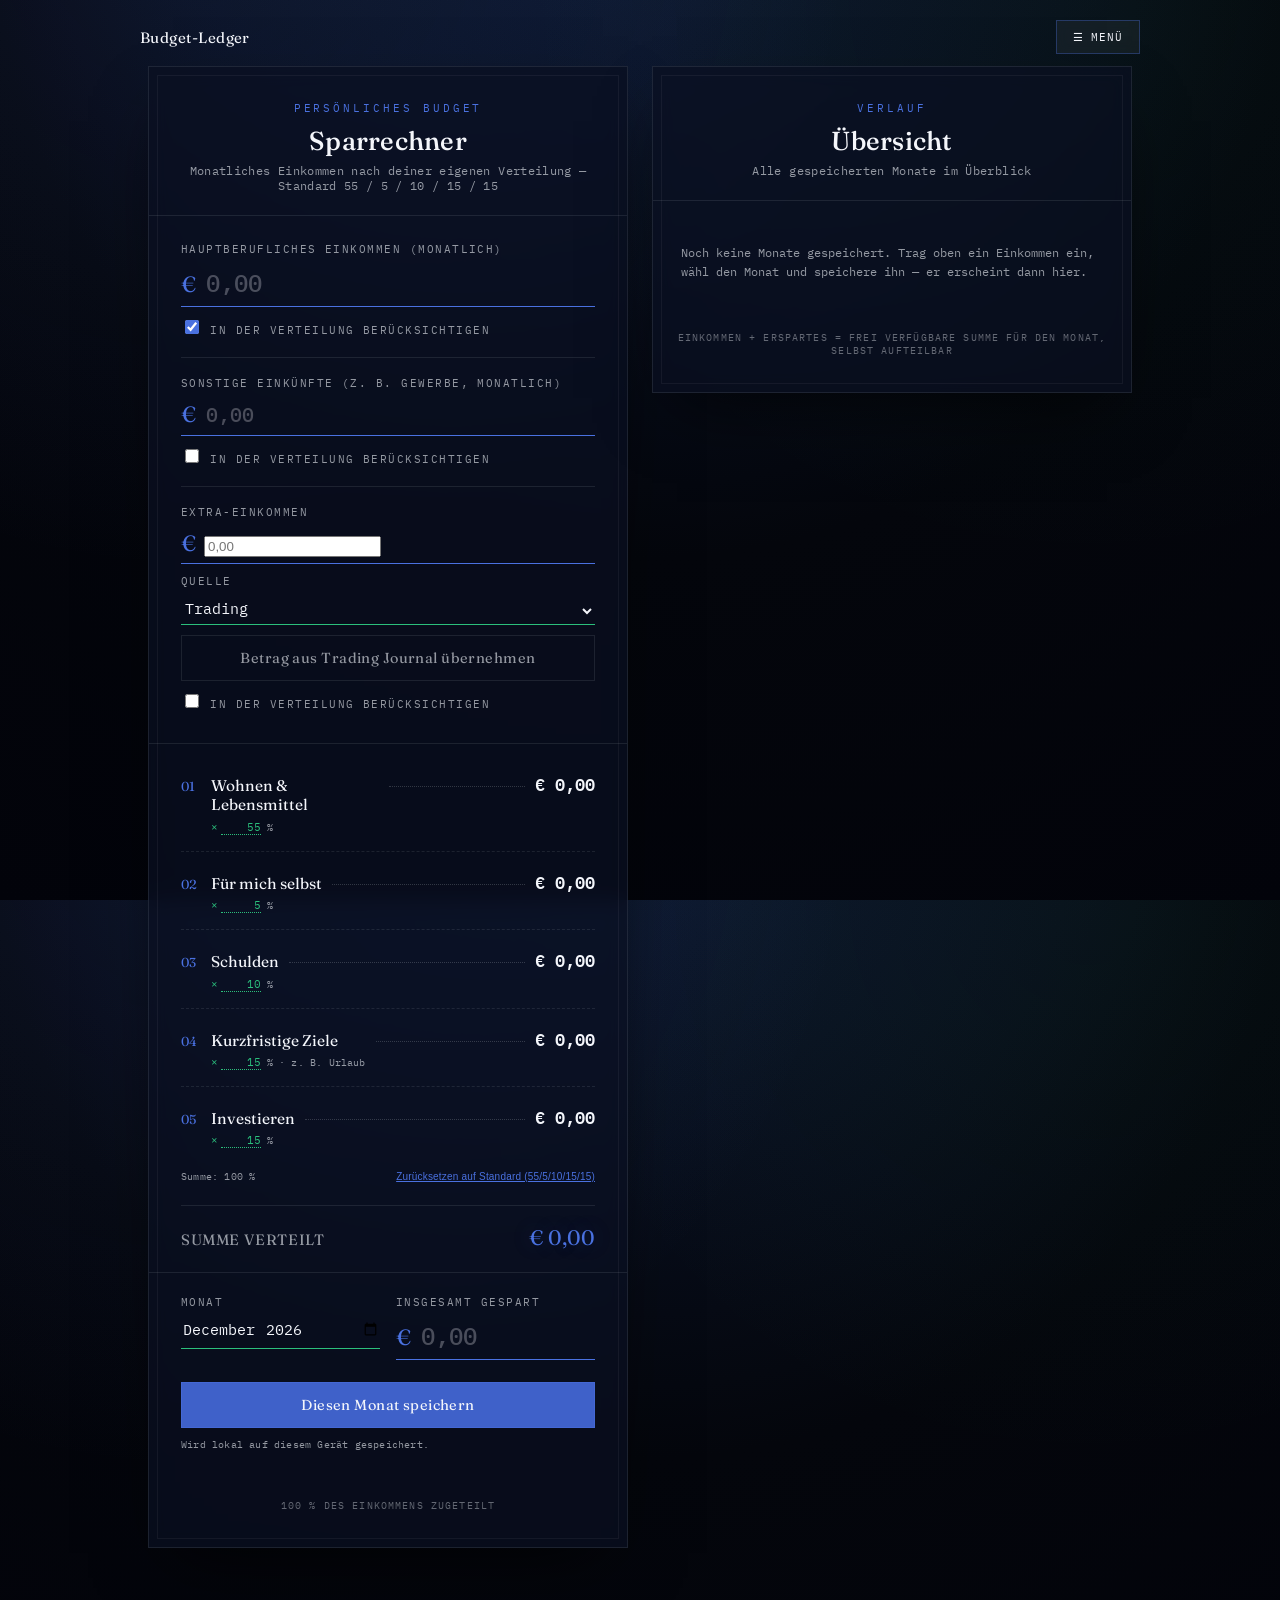
==== commit 8eaeadad: "Add files via upload" ====
--- a/index.html
+++ b/index.html
@@ -59,7 +59,7 @@
     <a href="index.html" class="active">Sparrechner<span class="sub-label">Übersicht &amp; Spartopf</span></a>
     <a href="steuererklaerung.html">Steuererklärung<span class="sub-label">Gewerbe &amp; Unterlagen</span></a>
     <a href="einkommensteuer.html">Einkommensteuer<span class="sub-label">Private Steuererklärung</span></a>
-    <a href="trading-journal.html">Trading Journal<span class="sub-label">Trades &amp; Kalender</span></a>
+    <a href="trading-journal.html">Trading Journal<span class="sub-label">NoWick Journal</span></a>
     <div class="theme-switcher">
       <span class="ts-label">Farbschema</span>
       <div class="ts-row">
--- a/style.css
+++ b/style.css
@@ -70,8 +70,8 @@
   background:
     radial-gradient(circle at 15% -10%, var(--bg-tint-1) 0%, transparent 45%),
     radial-gradient(circle at 85% 0%, var(--bg-tint-2) 0%, transparent 40%),
-    radial-gradient(circle at 50% -10%, var(--bg-tint-3) 0%, var(--bg) 55%, var(--bg-vignette) 100%);
-  background-attachment: fixed;
+    radial-gradient(circle at 50% -10%, var(--bg-tint-3) 0%, var(--bg) 55%, var(--bg-vignette) 100%),
+    var(--bg);
   font-family: 'IBM Plex Mono', monospace;
   color: var(--ink);
   padding: 0 16px 56px;
@@ -557,7 +557,7 @@
   color: var(--brass);
 }
 
-@media (max-width: 400px){
+@media (max-width: 520px){
   .row-label{ max-width: 128px; }
   h1{ font-size: 22px; }
   .save-block, .withdraw-block .wd-row{ grid-template-columns: 1fr; }
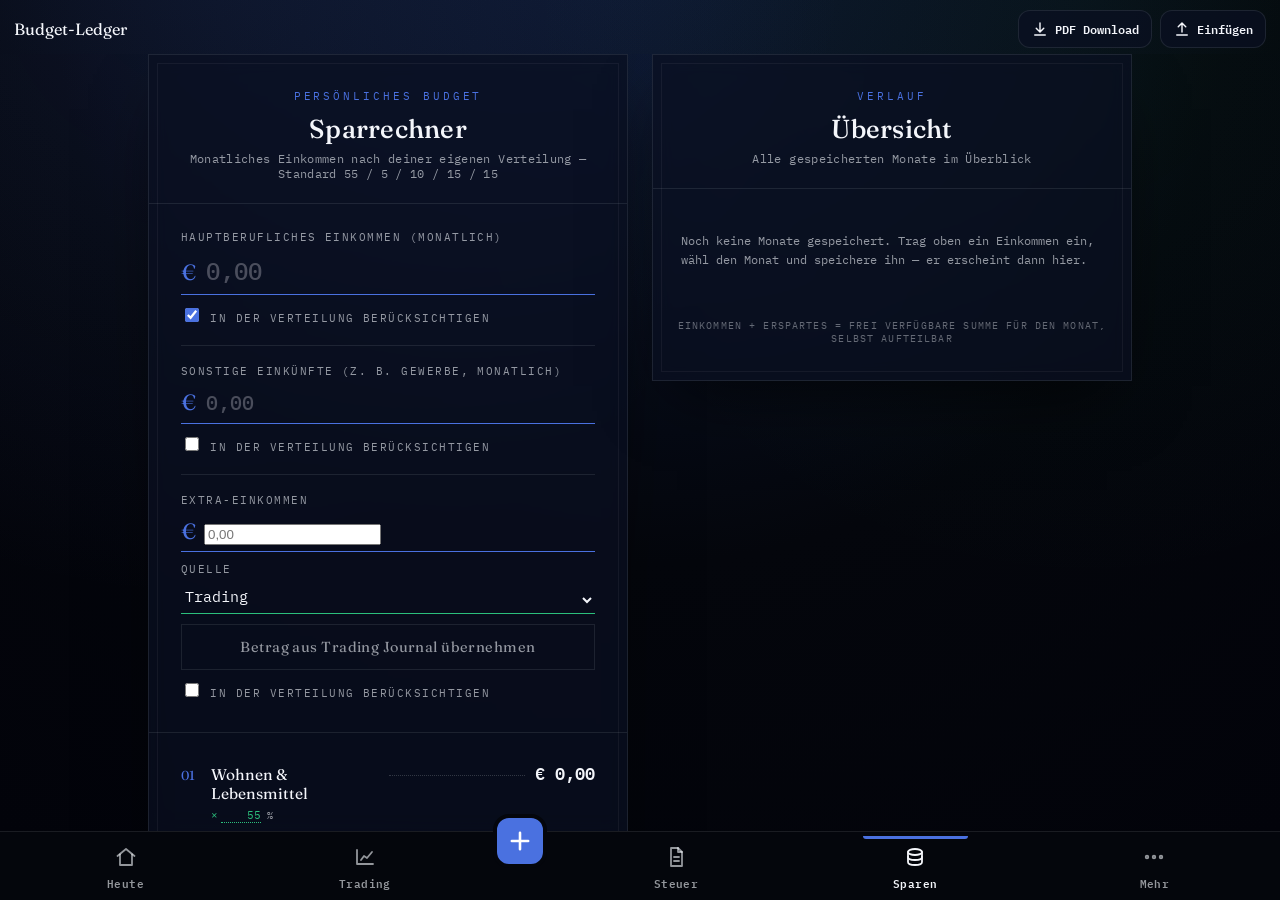
==== commit 856b28e8: "Add files via upload" ====
--- a/index.html
+++ b/index.html
@@ -10,6 +10,8 @@
     }catch(e){}
   })();
 </script>
+<!--REDIRECT--><script>if(!/[?&](embed|klassisch)=1/.test(location.search)){var p=location.pathname;location.replace("app.html"+(/index\.html$/.test(p)?"#sparen":""));}</script>
+<script>if(/[?&]embed=1/.test(location.search))document.documentElement.classList.add("embed");</script>
 <meta name="viewport" content="width=device-width, initial-scale=1.0">
 <title>Budget-Ledger — Sparrechner</title>
 <link rel="manifest" href="manifest.json">
@@ -57,9 +59,9 @@
   <div class="menu-panel" id="menu-panel">
     <a href="start.html">Start<span class="sub-label">Übersicht aller Bereiche</span></a>
     <a href="index.html" class="active">Sparrechner<span class="sub-label">Übersicht &amp; Spartopf</span></a>
-    <a href="steuererklaerung.html">Steuererklärung<span class="sub-label">Gewerbe &amp; Unterlagen</span></a>
-    <a href="einkommensteuer.html">Einkommensteuer<span class="sub-label">Private Steuererklärung</span></a>
+    <a href="steuer-cockpit.html">Steuer-Cockpit<span class="sub-label">Payouts, Belege &amp; EÜR</span></a>
     <a href="trading-journal.html">Trading Journal<span class="sub-label">NoWick Journal</span></a>
+    <a href="anleitung.html">Anleitung<span class="sub-label">Funktionen erklärt</span></a>
     <div class="theme-switcher">
       <span class="ts-label">Farbschema</span>
       <div class="ts-row">
--- a/style.css
+++ b/style.css
@@ -573,3 +573,7 @@
   color: var(--ink-soft);
   opacity: 0.55;
 }
+
+/* eingebettet in app.html */
+html.embed .topnav, html.embed .site-footer{ display:none; }
+html.embed body{ padding-bottom:12px; }
